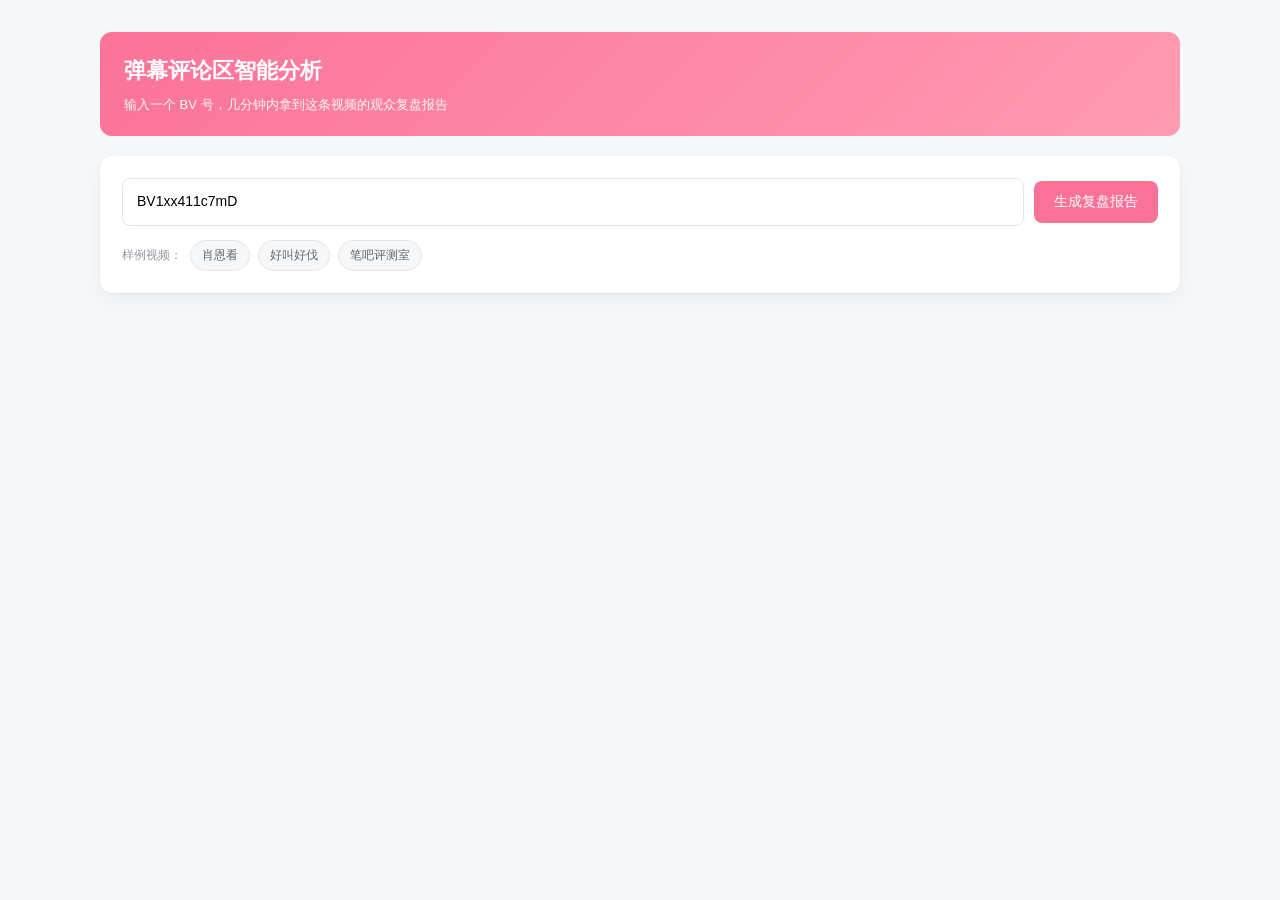
==== danmaku-comment-insight-demo.html @ 4a412b46 "feat: bstar init" ====
<!DOCTYPE html>
<html lang="zh-CN">
<head>
<meta charset="UTF-8">
<meta name="viewport" content="width=device-width, initial-scale=1">
<title>弹幕评论区智能分析 · Demo</title>
<style>
:root{
  --pink:#FB7299; --pink-dim:#fff0f4; --blue:#00AEEC;
  --ink:#18191C; --ink2:#61666D; --ink3:#9499A0;
  --line:#E3E5E7; --bg:#F6F7F8; --card:#fff;
  --ok:#00C48C; --warn:#FF9F1C; --bad:#F45B69;
  --r:12px; --shadow:0 1px 3px rgba(0,0,0,.06),0 8px 24px rgba(0,0,0,.04);
}
*{box-sizing:border-box;margin:0;padding:0}
body{
  font:14px/1.7 -apple-system,BlinkMacSystemFont,"PingFang SC","Microsoft YaHei",sans-serif;
  color:var(--ink); background:var(--bg); padding:32px 20px 80px;
}
.wrap{max-width:1080px;margin:0 auto}

h1{font-size:22px;font-weight:600}
h2{font-size:17px;font-weight:600;margin-bottom:14px;display:flex;align-items:center;gap:8px}
h2::before{content:'';width:3px;height:15px;background:var(--pink);border-radius:2px}
.muted{color:var(--ink2)}
.tiny{font-size:12px;color:var(--ink3)}
.panel{background:var(--card);border-radius:var(--r);box-shadow:var(--shadow);padding:22px;margin-bottom:20px}
.hide{display:none!important}
.btn{
  font:inherit;font-weight:500;padding:9px 20px;border:0;border-radius:8px;
  background:var(--pink);color:#fff;cursor:pointer;transition:.15s;
}
.btn:hover{filter:brightness(1.06)}
.btn.ghost{background:#fff;color:var(--ink2);border:1px solid var(--line)}
.btn.ghost:hover{border-color:var(--pink);color:var(--pink);filter:none}

.banner{
  background:linear-gradient(135deg,#FB7299,#FF9BB3);color:#fff;
  border-radius:var(--r);padding:20px 24px;margin-bottom:20px;
}
.banner h1{margin-bottom:5px}
.banner p{font-size:13px;opacity:.94}

.entry{display:flex;gap:10px;align-items:center}
.entry input{
  flex:1;font:inherit;padding:11px 14px;border:1px solid var(--line);
  border-radius:8px;outline:0;transition:.15s;
}
.entry input:focus{border-color:var(--pink);box-shadow:0 0 0 3px var(--pink-dim)}
.samples{margin-top:14px;display:flex;gap:8px;align-items:center;flex-wrap:wrap}
.chip{
  font-size:12px;padding:4px 11px;border-radius:20px;cursor:pointer;
  background:var(--bg);border:1px solid var(--line);color:var(--ink2);
}
.chip:hover{border-color:var(--pink);color:var(--pink)}

.stages{display:flex;gap:0;margin:6px 0 14px}
.stage{flex:1;text-align:center;position:relative;font-size:12px;color:var(--ink3)}
.stage::after{
  content:'';position:absolute;top:11px;left:50%;width:100%;height:2px;background:var(--line);z-index:0;
}
.stage:last-child::after{display:none}
.stage .dot{
  width:24px;height:24px;border-radius:50%;background:#fff;border:2px solid var(--line);
  display:flex;align-items:center;justify-content:center;margin:0 auto 6px;
  position:relative;z-index:1;font-size:11px;transition:.3s;
}
.stage.doing .dot{border-color:var(--pink);color:var(--pink);animation:pulse 1.2s infinite}
.stage.done .dot{background:var(--ok);border-color:var(--ok);color:#fff}
.stage.doing,.stage.done{color:var(--ink)}
.stage.done::after{background:var(--ok)}
@keyframes pulse{0%,100%{box-shadow:0 0 0 0 rgba(251,114,153,.4)}50%{box-shadow:0 0 0 6px rgba(251,114,153,0)}}
.plog{
  font:12px/1.9 ui-monospace,SFMono-Regular,Menlo,monospace;
  background:#1c1d21;color:#9fe8c8;border-radius:8px;padding:12px 14px;max-height:120px;overflow:auto;
}

.vhead{display:flex;gap:16px;align-items:center}
.cover{
  width:150px;height:94px;border-radius:8px;flex-shrink:0;color:#fff;
  background:linear-gradient(135deg,#00AEEC,#0080b3);
  display:flex;align-items:center;justify-content:center;font-size:12px;
}
.stats{display:flex;gap:22px;margin-top:9px}
.stat b{font-size:17px;font-weight:600;display:block;line-height:1.3}
.stat span{font-size:12px;color:var(--ink3)}

.cards{display:grid;grid-template-columns:repeat(2,1fr);gap:14px}
.card{
  background:var(--card);border:1px solid var(--line);border-radius:var(--r);
  padding:18px;cursor:pointer;transition:.18s;
}
.card:hover{border-color:var(--pink);transform:translateY(-2px);box-shadow:var(--shadow)}
.card.on{border-color:var(--pink);background:var(--pink-dim)}
.card h3{font-size:15px;font-weight:600;margin-bottom:4px;display:flex;align-items:center;gap:6px}
.card .big{font-size:24px;font-weight:600;color:var(--pink);line-height:1.4}
.card .peek{font-size:12px;color:var(--ink2);margin-top:6px}
.badge{
  font-size:10px;padding:2px 7px;border-radius:10px;background:var(--bg);
  color:var(--ink3);border:1px solid var(--line);font-weight:400;
}

.theme{border:1px solid var(--line);border-radius:10px;margin-bottom:10px;overflow:hidden}
.theme-hd{
  padding:13px 16px;cursor:pointer;display:flex;align-items:center;gap:10px;
  background:#fff;transition:.15s;
}
.theme-hd:hover{background:var(--pink-dim)}
.theme-hd .arrow{color:var(--ink3);transition:.2s;font-size:11px}
.theme.open .arrow{transform:rotate(90deg)}
.theme-hd .nm{font-weight:500;flex:1}
.theme-bd{display:none;padding:4px 16px 14px;background:#fcfcfd;border-top:1px solid var(--line)}
.theme.open .theme-bd{display:block}
.quote{
  padding:10px 12px;margin-top:9px;background:#fff;border-radius:8px;
  border-left:3px solid var(--line);font-size:13px;
}
.quote.pro{border-left-color:var(--ok)}
.quote.con{border-left-color:var(--warn)}
.quote-meta{margin-top:7px;font-size:11px;color:var(--ink3);display:flex;gap:14px;align-items:center}
.quote-meta a{color:var(--blue);text-decoration:none}
.quote-meta a:hover{text-decoration:underline}
.note{
  font-size:12px;color:#8a6d3b;background:#fff8ee;padding:8px 12px;
  border-radius:6px;margin-top:10px;
}
.bar{height:5px;background:var(--line);border-radius:3px;overflow:hidden;width:90px}
.bar i{display:block;height:100%;background:var(--pink);border-radius:3px}

.axis{position:relative;height:64px;background:var(--bg);border-radius:8px;margin:12px 0 6px;overflow:hidden}
.axis .col{position:absolute;bottom:0;width:3px;background:#c9ccd0;border-radius:2px}
.axis .col.hot{background:var(--pink)}
.peak{
  display:flex;gap:12px;align-items:flex-start;padding:11px 13px;
  background:#fff;border:1px solid var(--line);border-radius:8px;margin-top:9px;
}
.peak .tm{
  font:600 13px ui-monospace,Menlo,monospace;color:var(--pink);
  background:var(--pink-dim);padding:3px 8px;border-radius:5px;flex-shrink:0;
}

.slots{display:grid;grid-template-columns:repeat(auto-fit,minmax(190px,1fr));gap:12px;margin-bottom:18px}
.slot{border:1px solid var(--line);border-radius:10px;padding:14px;background:#fff}
.slot h4{font-size:12px;color:var(--ink3);font-weight:500;margin-bottom:6px}
.slot p{font-size:13px;line-height:1.6}
.slot .ref{font-size:11px;color:var(--blue);margin-top:7px;cursor:pointer}
.acts{counter-reset:a}
.act{display:flex;gap:12px;padding:12px 0;border-bottom:1px solid var(--line);align-items:flex-start}
.act:last-child{border:0}
.act::before{
  counter-increment:a;content:counter(a);flex-shrink:0;
  width:22px;height:22px;border-radius:50%;background:var(--pink);color:#fff;
  font-size:12px;font-weight:600;display:flex;align-items:center;justify-content:center;
}
.act .src{font-size:11px;color:var(--ink3);margin-top:4px}

table{width:100%;border-collapse:collapse;font-size:13px;margin-top:10px}
th,td{padding:8px 10px;text-align:left;border-bottom:1px solid var(--line)}
th{font-size:12px;color:var(--ink3);font-weight:500;background:var(--bg)}
@media(max-width:720px){.cards{grid-template-columns:1fr}.vhead{flex-direction:column;align-items:flex-start}}
</style>
</head>
<body>
<div class="wrap">

  <div class="banner">
    <h1>弹幕评论区智能分析</h1>
    <p>输入一个 BV 号，几分钟内拿到这条视频的观众复盘报告</p>
  </div>

  <div class="panel" id="entry">
    <div class="entry">
      <input id="bv" placeholder="输入 BV 号或稿件链接，如 BV1xx411c7mD" value="BV1xx411c7mD">
      <button class="btn" id="go">生成复盘报告</button>
    </div>
    <div class="samples">
      <span class="tiny">样例视频：</span>
      <span class="chip" data-s="0">肖恩看</span>
      <span class="chip" data-s="1">好叫好伐</span>
      <span class="chip" data-s="2">笔吧评测室</span>
    </div>
  </div>

  <div class="panel hide" id="prog">
    <h2>分析中</h2>
    <div class="stages">
      <div class="stage" data-k="0"><div class="dot">1</div>数据接入</div>
      <div class="stage" data-k="1"><div class="dot">2</div>清洗去重</div>
      <div class="stage" data-k="2"><div class="dot">3</div>聚类分析</div>
      <div class="stage" data-k="3"><div class="dot">4</div>智能归纳</div>
      <div class="stage" data-k="4"><div class="dot">5</div>生成报告</div>
    </div>
    <div class="plog" id="plog"></div>
  </div>

  <div id="result" class="hide">

    <div class="panel">
      <div class="vhead">
        <div class="cover">封面</div>
        <div style="flex:1">
          <div style="font-size:16px;font-weight:600" id="vtitle"></div>
          <div class="tiny" id="vup" style="margin-top:3px"></div>
          <div class="stats">
            <div class="stat"><b id="s-play"></b><span>播放</span></div>
            <div class="stat"><b id="s-dm"></b><span>弹幕</span></div>
            <div class="stat"><b id="s-cm"></b><span>评论</span></div>
            <div class="stat"><b id="s-cost" style="color:var(--ok)"></b><span>分析耗时</span></div>
          </div>
        </div>
      </div>
    </div>

    <div class="panel">
      <h2>洞察概览 · 点卡片查看详情</h2>
      <div class="cards" id="cards"></div>
    </div>

    <div class="panel" id="drill"></div>

    <div class="panel">
      <h2>一页复盘结论</h2>
      <div class="slots" id="slots"></div>
      <h2 style="margin-top:6px">Top 5 可执行改进建议</h2>
      <div class="acts" id="acts"></div>
      <div style="margin-top:18px;display:flex;gap:10px">
        <button class="btn ghost" onclick="alert('导出 PNG')">导出图片</button>
        <button class="btn ghost" onclick="alert('导出 Markdown')">导出 Markdown</button>
        <button class="btn ghost" id="again">重新演示</button>
      </div>
    </div>
  </div>
</div>

<script>
const $=s=>document.querySelector(s), $$=s=>[...document.querySelectorAll(s)];

$$('.chip').forEach(c=>c.onclick=()=>{
  $('#bv').value='BV1'+['xx411c7mD','aB4y1P7Qk','cD5x1M8Rn'][c.dataset.s];
});
$('#go').onclick=run;
$('#again').onclick=()=>{
  $('#result').classList.add('hide'); $('#entry').classList.remove('hide');
  window.scrollTo({top:0,behavior:'smooth'});
};

let DATA = null; // 存储后端返回的报告数据

function run(){
  const bvInput = $('#bv').value.trim();
  if(!bvInput){ alert('请输入BV号'); return; }

  $('#entry').classList.add('hide'); $('#prog').classList.remove('hide');
  $('#result').classList.add('hide'); $('#plog').innerHTML='';
  $$('.stage').forEach(s=>s.className='stage');

  // 建立 SSE 连接
  const evtSource = new EventSource('/api/analyze/stream?bvid=' + encodeURIComponent(bvInput));
  let currentStage = -1;

  evtSource.addEventListener('progress', e => {
    const d = JSON.parse(e.data);
    const stage = d.stage;

    // 更新 stage 指示器
    if(stage > currentStage){
      // 标记之前的为 done
      for(let i = 0; i <= currentStage; i++){
        const el = $(`.stage[data-k="${i}"]`);
        if(el) el.className = 'stage done';
      }
      currentStage = stage;
      const el = $(`.stage[data-k="${stage}"]`);
      if(el) el.className = 'stage doing';
    }

    // 追加日志
    const extra = d.extra ? ` <span style="color:#5a6b63">[${d.extra}]</span>` : '';
    $('#plog').innerHTML += `<div>› ${d.msg}${extra}</div>`;
    $('#plog').scrollTop = 9999;
  });

  evtSource.addEventListener('done', e => {
    evtSource.close();
    DATA = JSON.parse(e.data);

    // 标记所有 stage 为 done
    $$('.stage').forEach(s => s.className = 'stage done');
    setTimeout(() => {
      $('#prog').classList.add('hide');
      render(DATA);
    }, 400);
  });

  evtSource.addEventListener('error', e => {
    evtSource.close();
    try {
      const d = JSON.parse(e.data);
      $('#plog').innerHTML += `<div style="color:#F45B69">❌ ${d.msg}</div>`;
    } catch(_) {
      $('#plog').innerHTML += `<div style="color:#F45B69">❌ 连接中断</div>`;
    }
  });
}

function render(D){
  const v = D.video, R = $('#result');
  R.classList.remove('hide');
  $('#vtitle').textContent = v.title;
  $('#vup').textContent = v.up;
  $('#s-play').textContent = v.play;
  $('#s-dm').textContent = v.dm.toLocaleString();
  $('#s-cm').textContent = v.cm.toLocaleString();
  $('#s-cost').textContent = (D.meta && D.meta.elapsed) ? D.meta.elapsed + 's' : '-';

  // 动态计算卡片摘要
  const dmCount = D.dmThemes ? D.dmThemes.length : 0;
  const pkCount = D.peaks ? D.peaks.length : 0;
  const cmCount = D.cmThemes ? D.cmThemes.length : 0;
  const actCount = D.acts ? D.acts.length : 0;
  const topPeak = D.peaks && D.peaks[0] ? `${D.peaks[0].tm} 密度达${D.peaks[0].x}` : '-';
  const hiDisCount = D.cmThemes ? D.cmThemes.filter(t=>t.dis==='高').length : 0;

  const cards=[
    {k:'dm', t:'弹幕反馈', b:dmCount+' 个主题', p:D.dmThemes&&D.dmThemes[0]?`最高频「${D.dmThemes[0].n}」${D.dmThemes[0].c} 条`:'-'},
    {k:'pk', t:'高能时刻', b:'TOP '+pkCount+' 片段', p:topPeak},
    {k:'cm', t:'评论总结', b:cmCount+' 个主题', p:hiDisCount?`含 ${hiDisCount} 个高争议主题`:`${cmCount} 个主题已归纳`},
    {k:'rp', t:'复盘报告', b:(D.slots?D.slots.length:0)+' 条结论', p:`Top${actCount} 可执行建议已生成`}];
  $('#cards').innerHTML = cards.map(c=>`
    <div class="card" data-k="${c.k}">
      <h3>${c.t}</h3>
      <div class="big">${c.b}</div>
      <div class="peek">${c.p}</div>
    </div>`).join('');
  $$('.card').forEach(c=>c.onclick=()=>{
    $$('.card').forEach(x=>x.classList.remove('on')); c.classList.add('on');
    drill(c.dataset.k);
  });

  $('#slots').innerHTML = (D.slots||[]).map(s=>
    `<div class="slot"><h4>${s.h}</h4><p>${s.p}</p><div class="ref">▸ ${s.r}</div></div>`).join('');
  $('#acts').innerHTML = (D.acts||[]).map(a=>
    `<div class="act"><div><div>${a.t}</div><div class="src">依据：${a.s}</div></div></div>`).join('');

  drill('cm');
  R.scrollIntoView({behavior:'smooth'});
}

function drill(k){
  const D = DATA;
  const Dr = $('#drill');
  if(k==='dm'){
    Dr.innerHTML=`<h2>弹幕反馈</h2>
      <table><tr><th>弹幕主题</th><th style="width:110px">出现次数</th><th style="width:150px">集中时段</th></tr>
      ${(D.dmThemes||[]).map(t=>`<tr><td>${t.n}</td><td><b>${t.c}</b> 条</td><td class="muted">${t.t}</td></tr>`).join('')}</table>`;
  }
  else if(k==='pk'){
    const totalDur = 480; // 近似
    const cols=Array.from({length:80},(_,i)=>{
      let h = 8;
      if(D.peaks){
        for(const p of D.peaks){
          const parts = p.tm.split(':');
          const sec = parseInt(parts[0])*60 + parseInt(parts[1]);
          const idx = Math.floor(sec / totalDur * 80);
          if(Math.abs(i - idx) <= 1) h = Math.min(58, parseFloat(p.x) * 8);
        }
      }
      const hot = h > 20;
      return `<div class="col ${hot?'hot':''}" style="left:${i*1.25}%;height:${h}px"></div>`;
    }).join('');
    Dr.innerHTML=`<h2>高能时刻</h2>
      <div class="axis">${cols}</div>
      <div class="tiny">横轴为视频进度，粉色为弹幕密度峰值区间</div>
      ${(D.peaks||[]).map(p=>`<div class="peak"><div class="tm">${p.tm}</div>
        <div><div><b>密度 ${p.x}</b>　<span class="muted">该区间 ${p.n} 条弹幕</span></div>
        <div style="margin-top:5px">${p.s||''}</div></div></div>`).join('')}`;
  }
  else if(k==='cm'){
    Dr.innerHTML=`<h2>评论总结 · 点标题展开</h2>
      ${(D.cmThemes||[]).map((t,i)=>`
        <div class="theme ${i===0?'open':''}">
          <div class="theme-hd" onclick="this.parentNode.classList.toggle('open')">
            <span class="arrow">▶</span>
            <span class="nm">${t.n}</span>
            <span class="tiny">${t.c} 条</span>
            <span class="bar"><i style="width:${t.pct||0}%"></i></span>
            ${t.dis?`<span class="badge">争议度 ${t.dis}</span>`:''}
          </div>
          <div class="theme-bd">
            ${(t.q||[]).map(q=>`<div class="quote ${q.k}">${q.t}
              <div class="quote-meta"><span>↑ ${q.l}</span><span>↩ ${q.r}</span>
              <span class="tiny">${q.k==='con'?'反对面':'支持面'}</span></div></div>`).join('')}
            ${t.note?`<div class="note">${t.note}</div>`:''}
          </div>
        </div>`).join('')}`;
  }
  else{
    Dr.innerHTML=`<h2>复盘报告</h2>
      <div class="muted">五个固定问题的结论与 Top5 建议见下方「一页复盘结论」。</div>`;
  }
}
</script>
</body>
</html>
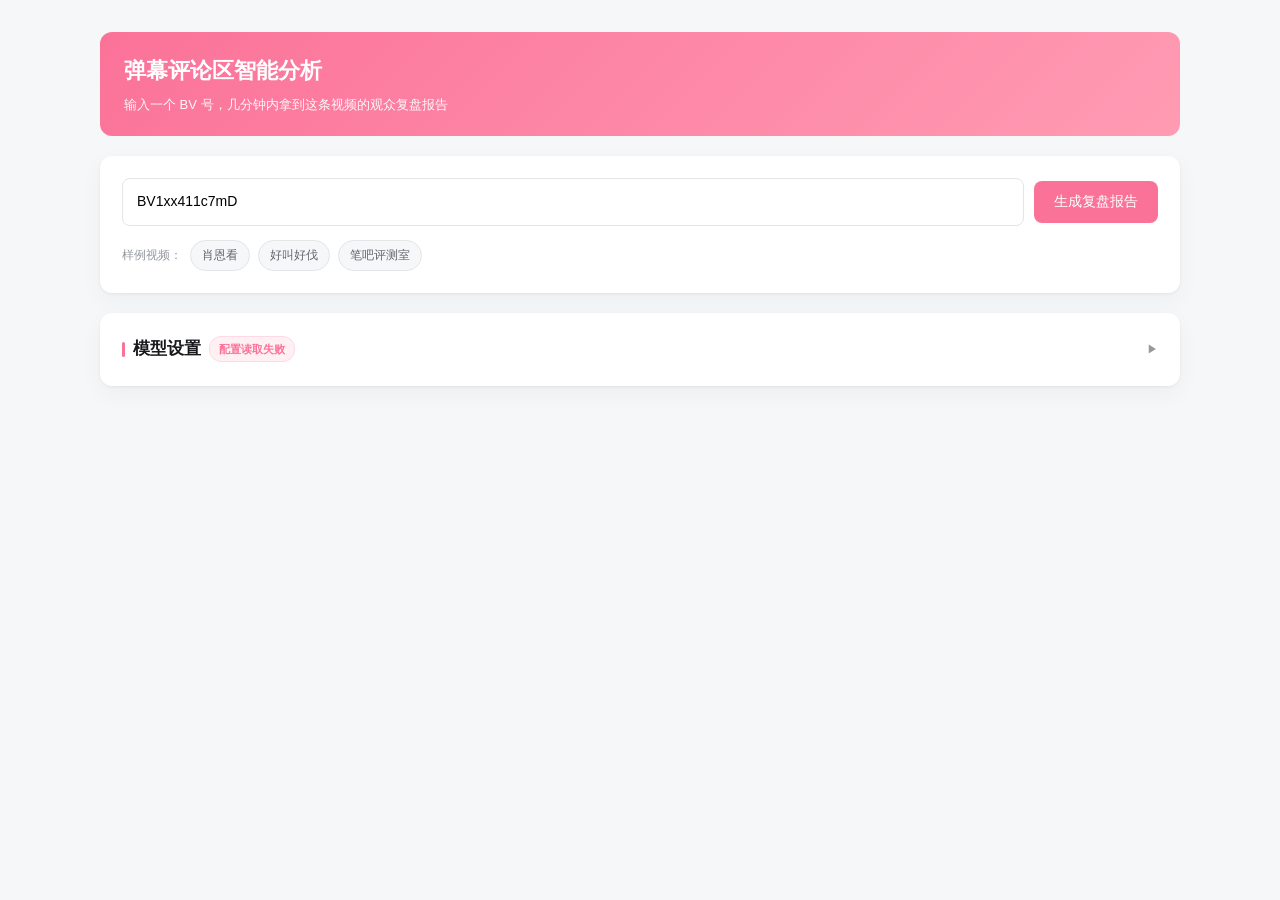
==== commit 55458acc: "feat: LLM 多后端支持，密钥只从本地配置文件读取 支持 local / openai / anthropic 三种后端，可在网页设置面板切换、 测试连通性并保存；走云端 API 时不再需要 t" ====
--- a/danmaku-comment-insight-demo.html
+++ b/danmaku-comment-insight-demo.html
@@ -157,6 +157,37 @@
 table{width:100%;border-collapse:collapse;font-size:13px;margin-top:10px}
 th,td{padding:8px 10px;text-align:left;border-bottom:1px solid var(--line)}
 th{font-size:12px;color:var(--ink3);font-weight:500;background:var(--bg)}
+
+/* LLM 设置面板 */
+.settings-hd{display:flex;align-items:center;justify-content:space-between;cursor:pointer}
+.settings-hd h2{margin:0}
+.settings-bd{display:none;margin-top:16px}
+.settings.open .settings-bd{display:block}
+.settings-hd .arrow{color:var(--ink3);font-size:11px;transition:.2s}
+.settings.open .settings-hd .arrow{transform:rotate(90deg)}
+.field{margin-bottom:12px}
+.field label{display:block;font-size:12px;color:var(--ink2);margin-bottom:5px}
+.field input,.field select{
+  width:100%;font:inherit;padding:9px 12px;border:1px solid var(--line);
+  border-radius:8px;outline:0;background:#fff;transition:.15s;
+}
+.field input:focus,.field select:focus{border-color:var(--pink);box-shadow:0 0 0 3px var(--pink-dim)}
+.field .hint{font-size:11px;color:var(--ink3);margin-top:4px}
+.tabs{display:flex;gap:6px;margin-bottom:16px}
+.tab{
+  font-size:13px;padding:7px 16px;border-radius:8px;cursor:pointer;
+  background:var(--bg);border:1px solid var(--line);color:var(--ink2);
+}
+.tab:hover{border-color:var(--pink);color:var(--pink)}
+.tab.on{background:var(--pink);border-color:var(--pink);color:#fff}
+.msg{font-size:12px;padding:9px 12px;border-radius:6px;margin-top:12px;display:none}
+.msg.show{display:block}
+.msg.ok{background:#eafaf4;color:#00875f}
+.msg.err{background:#fdeef0;color:#c0392b}
+.pill{
+  font-size:11px;padding:3px 9px;border-radius:12px;background:var(--pink-dim);
+  color:var(--pink);border:1px solid #ffd9e3;
+}
 @media(max-width:720px){.cards{grid-template-columns:1fr}.vhead{flex-direction:column;align-items:flex-start}}
 </style>
 </head>
@@ -178,6 +209,75 @@
       <span class="chip" data-s="0">肖恩看</span>
       <span class="chip" data-s="1">好叫好伐</span>
       <span class="chip" data-s="2">笔吧评测室</span>
+    </div>
+  </div>
+
+  <div class="panel settings" id="settings">
+    <div class="settings-hd" id="settings-toggle">
+      <h2>模型设置 <span class="pill" id="cur-backend">读取中…</span></h2>
+      <span class="arrow">▶</span>
+    </div>
+    <div class="settings-bd">
+      <div class="tabs" id="tabs">
+        <span class="tab" data-p="local">本地模型</span>
+        <span class="tab" data-p="openai">OpenAI 兼容接口</span>
+        <span class="tab" data-p="anthropic">Anthropic</span>
+      </div>
+
+      <div class="prov hide" data-p="local">
+        <div class="field">
+          <label>模型名称</label>
+          <input id="local-model" placeholder="Qwen/Qwen3-0.6B">
+          <div class="hint">HuggingFace 模型名。需要 GPU 与 torch/transformers，首次运行会自动下载权重。</div>
+        </div>
+      </div>
+
+      <div class="prov hide" data-p="openai">
+        <div class="field">
+          <label>服务预设</label>
+          <select id="openai-preset"><option value="">自定义</option></select>
+          <div class="hint">选择后自动填入接口地址和常用模型，可再手动修改。</div>
+        </div>
+        <div class="field">
+          <label>接口地址（base_url）</label>
+          <input id="openai-base-url" placeholder="https://api.deepseek.com/v1">
+          <div class="hint">兼容 OpenAI <code>/chat/completions</code> 的地址，末尾通常到 <code>/v1</code>。</div>
+        </div>
+        <div class="field">
+          <label>模型名称</label>
+          <input id="openai-model" placeholder="deepseek-chat">
+        </div>
+        <div class="field">
+          <label>API Key</label>
+          <input id="openai-api-key" type="password" autocomplete="off" placeholder="sk-...">
+          <div class="hint">留空表示沿用已保存的密钥。本地 Ollama 等无需鉴权的服务可不填。</div>
+        </div>
+      </div>
+
+      <div class="prov hide" data-p="anthropic">
+        <div class="field">
+          <label>模型名称</label>
+          <input id="anthropic-model" list="anthropic-models" placeholder="claude-opus-5">
+          <datalist id="anthropic-models"></datalist>
+        </div>
+        <div class="field">
+          <label>API Key</label>
+          <input id="anthropic-api-key" type="password" autocomplete="off" placeholder="sk-ant-...">
+          <div class="hint">留空表示沿用已保存的密钥。</div>
+        </div>
+        <div class="field">
+          <label>接口地址（可选）</label>
+          <input id="anthropic-base-url" placeholder="默认 https://api.anthropic.com">
+          <div class="hint">走代理或网关时才需要填写。</div>
+        </div>
+      </div>
+
+      <div style="display:flex;gap:10px;margin-top:16px">
+        <button class="btn" id="save-cfg">保存设置</button>
+        <button class="btn ghost" id="test-cfg">测试连接</button>
+      </div>
+      <div class="msg" id="cfg-msg"></div>
+      <div class="hint" id="cfg-src" style="margin-top:12px"></div>
     </div>
   </div>
 
@@ -243,6 +343,141 @@
   $('#result').classList.add('hide'); $('#entry').classList.remove('hide');
   window.scrollTo({top:0,behavior:'smooth'});
 };
+
+/* ─── 模型设置 ─────────────────────────────────────────── */
+
+const PROVIDER_LABEL={local:'本地模型',openai:'OpenAI 兼容接口',anthropic:'Anthropic'};
+let CFG=null, PRESETS=[], curProvider='local';
+
+$('#settings-toggle').onclick=()=>$('#settings').classList.toggle('open');
+
+$$('#tabs .tab').forEach(t=>t.onclick=()=>selectProvider(t.dataset.p));
+
+function selectProvider(p){
+  curProvider=p;
+  $$('#tabs .tab').forEach(t=>t.classList.toggle('on',t.dataset.p===p));
+  $$('.prov').forEach(d=>d.classList.toggle('hide',d.dataset.p!==p));
+}
+
+function showMsg(text,ok){
+  const el=$('#cfg-msg');
+  el.textContent=text;
+  el.className='msg show '+(ok?'ok':'err');
+}
+
+async function loadCfg(){
+  try{
+    const r=await fetch('/api/llm/config');
+    const d=await r.json();
+    CFG=d.config; PRESETS=d.presets||[];
+
+    // 预设下拉
+    const sel=$('#openai-preset');
+    sel.innerHTML='<option value="">自定义</option>'+
+      PRESETS.map((p,i)=>`<option value="${i}">${p.label}</option>`).join('');
+    sel.onchange=()=>{
+      const p=PRESETS[sel.value];
+      if(p){ $('#openai-base-url').value=p.base_url; $('#openai-model').value=p.model; }
+    };
+
+    $('#anthropic-models').innerHTML=(d.anthropic_models||[])
+      .map(m=>`<option value="${m}">`).join('');
+
+    // 回填表单。api_key 字段填脱敏值作为占位提示，用户不改动则后端沿用原值
+    $('#local-model').value=CFG.local.model||'';
+    $('#openai-model').value=CFG.openai.model||'';
+    $('#openai-base-url').value=CFG.openai.base_url||'';
+    $('#openai-api-key').placeholder=CFG.openai.api_key_set
+      ? '已保存 '+CFG.openai.api_key+'（留空则不变）' : 'sk-...';
+    $('#anthropic-model').value=CFG.anthropic.model||'';
+    $('#anthropic-base-url').value=CFG.anthropic.base_url||'';
+    $('#anthropic-api-key').placeholder=CFG.anthropic.api_key_set
+      ? '已保存 '+CFG.anthropic.api_key+'（留空则不变）' : 'sk-ant-...';
+
+    selectProvider(CFG.provider);
+    const model=CFG[CFG.provider].model||'未设置';
+    $('#cur-backend').textContent=`${PROVIDER_LABEL[CFG.provider]} · ${model}`;
+
+    // 配置来源提示
+    const s=d.sources||{};
+    const bits=[`配置文件：${s.config_path}${s.config_file_exists?'':'（尚未创建）'}`];
+    if((s.env_vars||[]).length) bits.push(`生效的环境变量：${s.env_vars.join(', ')}`);
+    if((s.ignored_env_vars||[]).length)
+      bits.push(`已忽略的同名环境变量：${s.ignored_env_vars.join(', ')}`
+                +'（密钥与接口地址只从配置文件读取）');
+    if(!d.allow_remote_config) bits.push('仅允许本机修改配置');
+    $('#cfg-src').innerHTML=bits.join('<br>');
+
+    if((d.errors||[]).length){
+      showMsg('当前配置不完整：'+d.errors.join('；'),false);
+      $('#settings').classList.add('open');
+    }
+  }catch(e){
+    $('#cur-backend').textContent='配置读取失败';
+  }
+}
+
+function collectPatch(){
+  const patch={provider:curProvider};
+  if(curProvider==='local'){
+    patch.local={model:$('#local-model').value.trim()};
+  }else if(curProvider==='openai'){
+    patch.openai={
+      model:$('#openai-model').value.trim(),
+      base_url:$('#openai-base-url').value.trim(),
+      api_key:$('#openai-api-key').value,
+    };
+  }else{
+    patch.anthropic={
+      model:$('#anthropic-model').value.trim(),
+      base_url:$('#anthropic-base-url').value.trim(),
+      api_key:$('#anthropic-api-key').value,
+    };
+  }
+  return patch;
+}
+
+$('#save-cfg').onclick=async()=>{
+  const btn=$('#save-cfg'); btn.disabled=true; btn.textContent='保存中…';
+  try{
+    const r=await fetch('/api/llm/config',{
+      method:'POST',headers:{'Content-Type':'application/json'},
+      body:JSON.stringify(collectPatch()),
+    });
+    const d=await r.json();
+    if(r.ok){
+      showMsg('已保存到 '+d.saved_to,true);
+      // 清空密钥输入框，避免明文长期留在页面上
+      $('#openai-api-key').value=''; $('#anthropic-api-key').value='';
+      await loadCfg();
+    }else{
+      showMsg(d.error||'保存失败',false);
+    }
+  }catch(e){
+    showMsg('保存失败：'+e.message,false);
+  }
+  btn.disabled=false; btn.textContent='保存设置';
+};
+
+$('#test-cfg').onclick=async()=>{
+  const btn=$('#test-cfg'); btn.disabled=true; btn.textContent='测试中…';
+  showMsg('正在请求模型…（本地模型首次加载可能需要几分钟）',true);
+  try{
+    const r=await fetch('/api/llm/test',{
+      method:'POST',headers:{'Content-Type':'application/json'},
+      body:JSON.stringify(collectPatch()),
+    });
+    const d=await r.json();
+    showMsg(d.ok
+      ? `连接成功（${d.elapsed}s）｜${d.label}｜模型回复：${d.reply||'(空)'}`
+      : '连接失败：'+(d.error||'未知错误'), !!d.ok);
+  }catch(e){
+    showMsg('连接失败：'+e.message,false);
+  }
+  btn.disabled=false; btn.textContent='测试连接';
+};
+
+loadCfg();
 
 let DATA = null; // 存储后端返回的报告数据
 
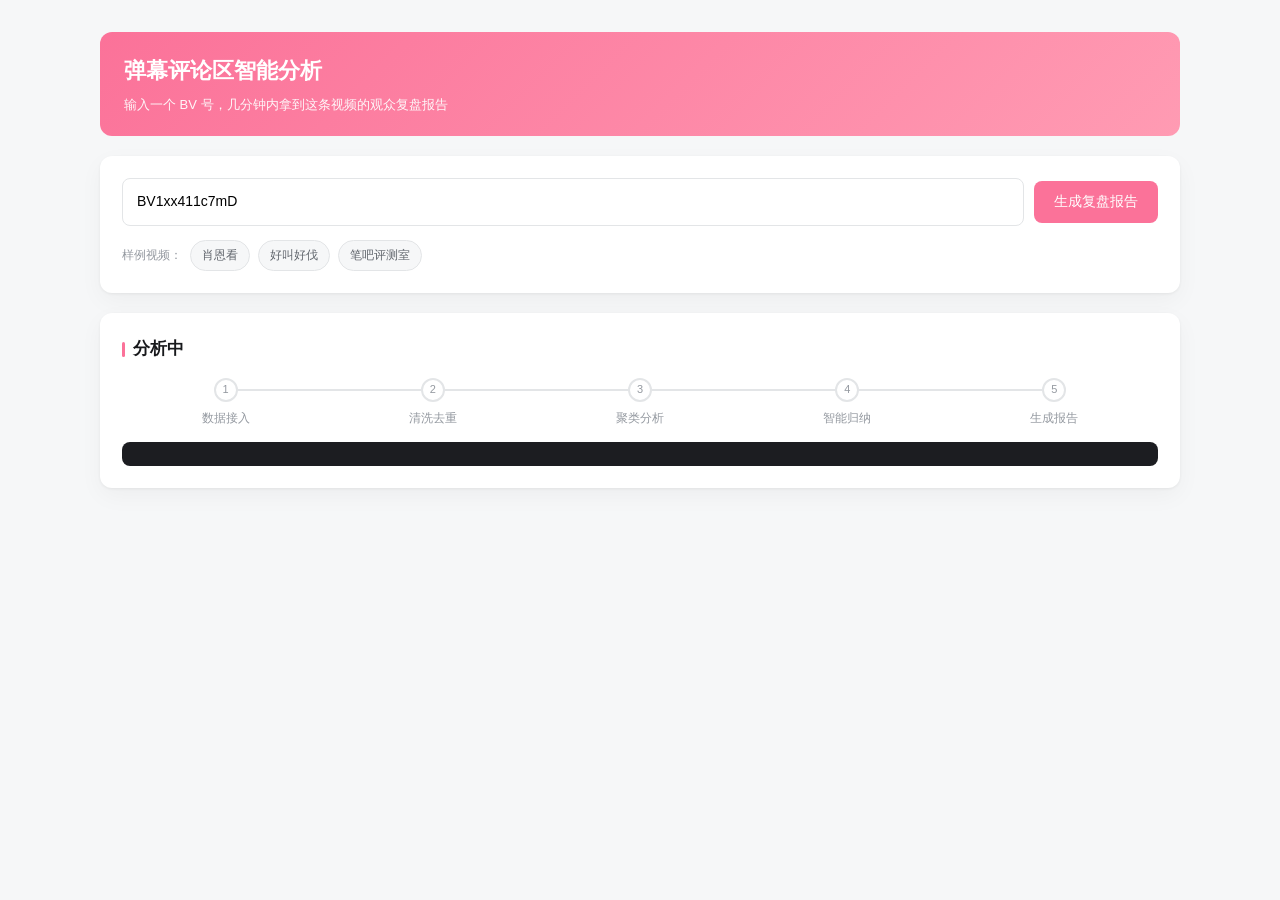
==== commit 50c0dbf1: "clean: 删除了网页端API配置界面" ====
--- a/danmaku-comment-insight-demo.html
+++ b/danmaku-comment-insight-demo.html
@@ -159,31 +159,6 @@
 th{font-size:12px;color:var(--ink3);font-weight:500;background:var(--bg)}
 
 /* LLM 设置面板 */
-.settings-hd{display:flex;align-items:center;justify-content:space-between;cursor:pointer}
-.settings-hd h2{margin:0}
-.settings-bd{display:none;margin-top:16px}
-.settings.open .settings-bd{display:block}
-.settings-hd .arrow{color:var(--ink3);font-size:11px;transition:.2s}
-.settings.open .settings-hd .arrow{transform:rotate(90deg)}
-.field{margin-bottom:12px}
-.field label{display:block;font-size:12px;color:var(--ink2);margin-bottom:5px}
-.field input,.field select{
-  width:100%;font:inherit;padding:9px 12px;border:1px solid var(--line);
-  border-radius:8px;outline:0;background:#fff;transition:.15s;
-}
-.field input:focus,.field select:focus{border-color:var(--pink);box-shadow:0 0 0 3px var(--pink-dim)}
-.field .hint{font-size:11px;color:var(--ink3);margin-top:4px}
-.tabs{display:flex;gap:6px;margin-bottom:16px}
-.tab{
-  font-size:13px;padding:7px 16px;border-radius:8px;cursor:pointer;
-  background:var(--bg);border:1px solid var(--line);color:var(--ink2);
-}
-.tab:hover{border-color:var(--pink);color:var(--pink)}
-.tab.on{background:var(--pink);border-color:var(--pink);color:#fff}
-.msg{font-size:12px;padding:9px 12px;border-radius:6px;margin-top:12px;display:none}
-.msg.show{display:block}
-.msg.ok{background:#eafaf4;color:#00875f}
-.msg.err{background:#fdeef0;color:#c0392b}
 .pill{
   font-size:11px;padding:3px 9px;border-radius:12px;background:var(--pink-dim);
   color:var(--pink);border:1px solid #ffd9e3;
@@ -212,76 +187,7 @@
     </div>
   </div>
 
-  <div class="panel settings" id="settings">
-    <div class="settings-hd" id="settings-toggle">
-      <h2>模型设置 <span class="pill" id="cur-backend">读取中…</span></h2>
-      <span class="arrow">▶</span>
-    </div>
-    <div class="settings-bd">
-      <div class="tabs" id="tabs">
-        <span class="tab" data-p="local">本地模型</span>
-        <span class="tab" data-p="openai">OpenAI 兼容接口</span>
-        <span class="tab" data-p="anthropic">Anthropic</span>
-      </div>
-
-      <div class="prov hide" data-p="local">
-        <div class="field">
-          <label>模型名称</label>
-          <input id="local-model" placeholder="Qwen/Qwen3-0.6B">
-          <div class="hint">HuggingFace 模型名。需要 GPU 与 torch/transformers，首次运行会自动下载权重。</div>
-        </div>
-      </div>
-
-      <div class="prov hide" data-p="openai">
-        <div class="field">
-          <label>服务预设</label>
-          <select id="openai-preset"><option value="">自定义</option></select>
-          <div class="hint">选择后自动填入接口地址和常用模型，可再手动修改。</div>
-        </div>
-        <div class="field">
-          <label>接口地址（base_url）</label>
-          <input id="openai-base-url" placeholder="https://api.deepseek.com/v1">
-          <div class="hint">兼容 OpenAI <code>/chat/completions</code> 的地址，末尾通常到 <code>/v1</code>。</div>
-        </div>
-        <div class="field">
-          <label>模型名称</label>
-          <input id="openai-model" placeholder="deepseek-chat">
-        </div>
-        <div class="field">
-          <label>API Key</label>
-          <input id="openai-api-key" type="password" autocomplete="off" placeholder="sk-...">
-          <div class="hint">留空表示沿用已保存的密钥。本地 Ollama 等无需鉴权的服务可不填。</div>
-        </div>
-      </div>
-
-      <div class="prov hide" data-p="anthropic">
-        <div class="field">
-          <label>模型名称</label>
-          <input id="anthropic-model" list="anthropic-models" placeholder="claude-opus-5">
-          <datalist id="anthropic-models"></datalist>
-        </div>
-        <div class="field">
-          <label>API Key</label>
-          <input id="anthropic-api-key" type="password" autocomplete="off" placeholder="sk-ant-...">
-          <div class="hint">留空表示沿用已保存的密钥。</div>
-        </div>
-        <div class="field">
-          <label>接口地址（可选）</label>
-          <input id="anthropic-base-url" placeholder="默认 https://api.anthropic.com">
-          <div class="hint">走代理或网关时才需要填写。</div>
-        </div>
-      </div>
-
-      <div style="display:flex;gap:10px;margin-top:16px">
-        <button class="btn" id="save-cfg">保存设置</button>
-        <button class="btn ghost" id="test-cfg">测试连接</button>
-      </div>
-      <div class="msg" id="cfg-msg"></div>
-      <div class="hint" id="cfg-src" style="margin-top:12px"></div>
-    </div>
-  </div>
-
-  <div class="panel hide" id="prog">
+  <div class="panel" id="prog">
     <h2>分析中</h2>
     <div class="stages">
       <div class="stage" data-k="0"><div class="dot">1</div>数据接入</div>
@@ -297,7 +203,7 @@
 
     <div class="panel">
       <div class="vhead">
-        <div class="cover">封面</div>
+        <div class="cover" id="vcover">封面</div>
         <div style="flex:1">
           <div style="font-size:16px;font-weight:600" id="vtitle"></div>
           <div class="tiny" id="vup" style="margin-top:3px"></div>
@@ -324,8 +230,7 @@
       <h2 style="margin-top:6px">Top 5 可执行改进建议</h2>
       <div class="acts" id="acts"></div>
       <div style="margin-top:18px;display:flex;gap:10px">
-        <button class="btn ghost" onclick="alert('导出 PNG')">导出图片</button>
-        <button class="btn ghost" onclick="alert('导出 Markdown')">导出 Markdown</button>
+        <button class="btn ghost" id="export-md">导出 Markdown</button>
         <button class="btn ghost" id="again">重新演示</button>
       </div>
     </div>
@@ -343,141 +248,63 @@
   $('#result').classList.add('hide'); $('#entry').classList.remove('hide');
   window.scrollTo({top:0,behavior:'smooth'});
 };
-
-/* ─── 模型设置 ─────────────────────────────────────────── */
-
-const PROVIDER_LABEL={local:'本地模型',openai:'OpenAI 兼容接口',anthropic:'Anthropic'};
-let CFG=null, PRESETS=[], curProvider='local';
-
-$('#settings-toggle').onclick=()=>$('#settings').classList.toggle('open');
-
-$$('#tabs .tab').forEach(t=>t.onclick=()=>selectProvider(t.dataset.p));
-
-function selectProvider(p){
-  curProvider=p;
-  $$('#tabs .tab').forEach(t=>t.classList.toggle('on',t.dataset.p===p));
-  $$('.prov').forEach(d=>d.classList.toggle('hide',d.dataset.p!==p));
-}
-
-function showMsg(text,ok){
-  const el=$('#cfg-msg');
-  el.textContent=text;
-  el.className='msg show '+(ok?'ok':'err');
-}
-
-async function loadCfg(){
-  try{
-    const r=await fetch('/api/llm/config');
-    const d=await r.json();
-    CFG=d.config; PRESETS=d.presets||[];
-
-    // 预设下拉
-    const sel=$('#openai-preset');
-    sel.innerHTML='<option value="">自定义</option>'+
-      PRESETS.map((p,i)=>`<option value="${i}">${p.label}</option>`).join('');
-    sel.onchange=()=>{
-      const p=PRESETS[sel.value];
-      if(p){ $('#openai-base-url').value=p.base_url; $('#openai-model').value=p.model; }
-    };
-
-    $('#anthropic-models').innerHTML=(d.anthropic_models||[])
-      .map(m=>`<option value="${m}">`).join('');
-
-    // 回填表单。api_key 字段填脱敏值作为占位提示，用户不改动则后端沿用原值
-    $('#local-model').value=CFG.local.model||'';
-    $('#openai-model').value=CFG.openai.model||'';
-    $('#openai-base-url').value=CFG.openai.base_url||'';
-    $('#openai-api-key').placeholder=CFG.openai.api_key_set
-      ? '已保存 '+CFG.openai.api_key+'（留空则不变）' : 'sk-...';
-    $('#anthropic-model').value=CFG.anthropic.model||'';
-    $('#anthropic-base-url').value=CFG.anthropic.base_url||'';
-    $('#anthropic-api-key').placeholder=CFG.anthropic.api_key_set
-      ? '已保存 '+CFG.anthropic.api_key+'（留空则不变）' : 'sk-ant-...';
-
-    selectProvider(CFG.provider);
-    const model=CFG[CFG.provider].model||'未设置';
-    $('#cur-backend').textContent=`${PROVIDER_LABEL[CFG.provider]} · ${model}`;
-
-    // 配置来源提示
-    const s=d.sources||{};
-    const bits=[`配置文件：${s.config_path}${s.config_file_exists?'':'（尚未创建）'}`];
-    if((s.env_vars||[]).length) bits.push(`生效的环境变量：${s.env_vars.join(', ')}`);
-    if((s.ignored_env_vars||[]).length)
-      bits.push(`已忽略的同名环境变量：${s.ignored_env_vars.join(', ')}`
-                +'（密钥与接口地址只从配置文件读取）');
-    if(!d.allow_remote_config) bits.push('仅允许本机修改配置');
-    $('#cfg-src').innerHTML=bits.join('<br>');
-
-    if((d.errors||[]).length){
-      showMsg('当前配置不完整：'+d.errors.join('；'),false);
-      $('#settings').classList.add('open');
-    }
-  }catch(e){
-    $('#cur-backend').textContent='配置读取失败';
-  }
-}
-
-function collectPatch(){
-  const patch={provider:curProvider};
-  if(curProvider==='local'){
-    patch.local={model:$('#local-model').value.trim()};
-  }else if(curProvider==='openai'){
-    patch.openai={
-      model:$('#openai-model').value.trim(),
-      base_url:$('#openai-base-url').value.trim(),
-      api_key:$('#openai-api-key').value,
-    };
-  }else{
-    patch.anthropic={
-      model:$('#anthropic-model').value.trim(),
-      base_url:$('#anthropic-base-url').value.trim(),
-      api_key:$('#anthropic-api-key').value,
-    };
-  }
-  return patch;
-}
-
-$('#save-cfg').onclick=async()=>{
-  const btn=$('#save-cfg'); btn.disabled=true; btn.textContent='保存中…';
-  try{
-    const r=await fetch('/api/llm/config',{
-      method:'POST',headers:{'Content-Type':'application/json'},
-      body:JSON.stringify(collectPatch()),
+$('#export-md').onclick=exportMarkdown;
+
+/* ─── 导出 Markdown ────────────────────────────────────── */
+
+function exportMarkdown(){
+  if(!DATA){ alert('请先生成报告'); return; }
+  const D=DATA, v=D.video, L=[];
+
+  L.push(`# ${v.title} · 观众复盘报告`,'');
+  L.push(`- UP主：${v.up}`);
+  L.push(`- 播放 ${v.play} ｜ 弹幕 ${v.dm} ｜ 评论 ${v.cm}`);
+  if(v.duration) L.push(`- 时长：${fmtDur(v.duration)}`);
+  if(v.bvid) L.push(`- 稿件：https://www.bilibili.com/video/${v.bvid}`);
+  if(D.meta) L.push(`- 分析耗时 ${D.meta.elapsed||'-'}s ｜ 模型 ${D.meta.model||'-'}`);
+  L.push('');
+
+  if((D.slots||[]).length){
+    L.push('## 一页复盘结论','');
+    D.slots.forEach(s=>L.push(`**${s.h}**`,'',s.p,'',`> ${s.r}`,''));
+  }
+
+  if((D.acts||[]).length){
+    L.push('## Top 可执行改进建议','');
+    D.acts.forEach((a,i)=>L.push(`${i+1}. ${a.t}`,`   - 依据：${a.s}`));
+    L.push('');
+  }
+
+  if((D.dmThemes||[]).length){
+    L.push('## 弹幕反馈','','| 主题 | 次数 | 集中时段 |','|---|---|---|');
+    D.dmThemes.forEach(t=>L.push(`| ${t.n} | ${t.c} | ${t.t} |`));
+    L.push('');
+  }
+
+  if((D.peaks||[]).length){
+    L.push('## 高能时刻','');
+    D.peaks.forEach(p=>L.push(`- **${p.tm}**（密度 ${p.x}，${p.n} 条弹幕）${p.s?' — '+p.s:''}`));
+    L.push('');
+  }
+
+  if((D.cmThemes||[]).length){
+    L.push('## 评论总结','');
+    D.cmThemes.forEach(t=>{
+      L.push(`### ${t.n}　${t.c} 条${t.dis?`（争议度 ${t.dis}）`:''}`,'');
+      (t.q||[]).forEach(q=>{
+        const tags=[q.k==='con'?'反对面':'支持面',...(q.why||[])].join('｜');
+        L.push(`> ${q.t}`,`> — ↑${q.l} ↩${q.r}　${tags}`,'');
+      });
+      if(t.note) L.push(`*${t.note}*`,'');
     });
-    const d=await r.json();
-    if(r.ok){
-      showMsg('已保存到 '+d.saved_to,true);
-      // 清空密钥输入框，避免明文长期留在页面上
-      $('#openai-api-key').value=''; $('#anthropic-api-key').value='';
-      await loadCfg();
-    }else{
-      showMsg(d.error||'保存失败',false);
-    }
-  }catch(e){
-    showMsg('保存失败：'+e.message,false);
-  }
-  btn.disabled=false; btn.textContent='保存设置';
-};
-
-$('#test-cfg').onclick=async()=>{
-  const btn=$('#test-cfg'); btn.disabled=true; btn.textContent='测试中…';
-  showMsg('正在请求模型…（本地模型首次加载可能需要几分钟）',true);
-  try{
-    const r=await fetch('/api/llm/test',{
-      method:'POST',headers:{'Content-Type':'application/json'},
-      body:JSON.stringify(collectPatch()),
-    });
-    const d=await r.json();
-    showMsg(d.ok
-      ? `连接成功（${d.elapsed}s）｜${d.label}｜模型回复：${d.reply||'(空)'}`
-      : '连接失败：'+(d.error||'未知错误'), !!d.ok);
-  }catch(e){
-    showMsg('连接失败：'+e.message,false);
-  }
-  btn.disabled=false; btn.textContent='测试连接';
-};
-
-loadCfg();
+  }
+
+  const name=`复盘报告_${(v.bvid||'report')}.md`;
+  const url=URL.createObjectURL(new Blob([L.join('\n')],{type:'text/markdown;charset=utf-8'}));
+  const a=document.createElement('a');
+  a.href=url; a.download=name; a.click();
+  URL.revokeObjectURL(url);
+}
 
 let DATA = null; // 存储后端返回的报告数据
 
@@ -543,6 +370,17 @@
   R.classList.remove('hide');
   $('#vtitle').textContent = v.title;
   $('#vup').textContent = v.up;
+
+  // B站图片有防盗链，必须去掉 Referer 才能加载
+  const cov = $('#vcover');
+  if(v.cover){
+    cov.innerHTML = `<img src="${v.cover}" referrerpolicy="no-referrer" alt="封面"
+      style="width:100%;height:100%;object-fit:cover;border-radius:8px"
+      onerror="this.parentNode.textContent='封面'">`;
+  }else{
+    cov.textContent = '封面';
+  }
+
   $('#s-play').textContent = v.play;
   $('#s-dm').textContent = v.dm.toLocaleString();
   $('#s-cm').textContent = v.cm.toLocaleString();
@@ -581,6 +419,22 @@
   R.scrollIntoView({behavior:'smooth'});
 }
 
+/* "mm:ss" -> 秒 */
+function hms2sec(tm){
+  const p = String(tm||'').split(':').map(Number);
+  if(p.length === 3) return (p[0]*3600 + p[1]*60 + p[2]) || 0;
+  if(p.length === 2) return (p[0]*60 + p[1]) || 0;
+  return 0;
+}
+
+/* 秒 -> "mm:ss" / "h:mm:ss" */
+function fmtDur(sec){
+  sec = Math.round(sec||0);
+  const h = Math.floor(sec/3600), m = Math.floor(sec%3600/60), s = sec%60;
+  const pad = n => String(n).padStart(2,'0');
+  return h ? `${h}:${pad(m)}:${pad(s)}` : `${pad(m)}:${pad(s)}`;
+}
+
 function drill(k){
   const D = DATA;
   const Dr = $('#drill');
@@ -590,24 +444,25 @@
       ${(D.dmThemes||[]).map(t=>`<tr><td>${t.n}</td><td><b>${t.c}</b> 条</td><td class="muted">${t.t}</td></tr>`).join('')}</table>`;
   }
   else if(k==='pk'){
-    const totalDur = 480; // 近似
+    // 用真实视频时长定位峰值；缺失时退回按最大峰值时间点估算
+    const peaks = D.peaks || [];
+    const maxSec = peaks.reduce((m,p)=>Math.max(m, hms2sec(p.tm)), 0);
+    const totalDur = (D.video && D.video.duration) || Math.max(maxSec * 1.2, 60);
+
     const cols=Array.from({length:80},(_,i)=>{
       let h = 8;
-      if(D.peaks){
-        for(const p of D.peaks){
-          const parts = p.tm.split(':');
-          const sec = parseInt(parts[0])*60 + parseInt(parts[1]);
-          const idx = Math.floor(sec / totalDur * 80);
-          if(Math.abs(i - idx) <= 1) h = Math.min(58, parseFloat(p.x) * 8);
-        }
+      for(const p of peaks){
+        const idx = Math.floor(hms2sec(p.tm) / totalDur * 80);
+        if(Math.abs(i - idx) <= 1) h = Math.min(58, parseFloat(p.x) * 8);
       }
       const hot = h > 20;
       return `<div class="col ${hot?'hot':''}" style="left:${i*1.25}%;height:${h}px"></div>`;
     }).join('');
+
     Dr.innerHTML=`<h2>高能时刻</h2>
       <div class="axis">${cols}</div>
-      <div class="tiny">横轴为视频进度，粉色为弹幕密度峰值区间</div>
-      ${(D.peaks||[]).map(p=>`<div class="peak"><div class="tm">${p.tm}</div>
+      <div class="tiny">横轴为视频进度（全长 ${fmtDur(totalDur)}），粉色为弹幕密度峰值区间</div>
+      ${peaks.map(p=>`<div class="peak"><div class="tm">${p.tm}</div>
         <div><div><b>密度 ${p.x}</b>　<span class="muted">该区间 ${p.n} 条弹幕</span></div>
         <div style="margin-top:5px">${p.s||''}</div></div></div>`).join('')}`;
   }
@@ -625,7 +480,8 @@
           <div class="theme-bd">
             ${(t.q||[]).map(q=>`<div class="quote ${q.k}">${q.t}
               <div class="quote-meta"><span>↑ ${q.l}</span><span>↩ ${q.r}</span>
-              <span class="tiny">${q.k==='con'?'反对面':'支持面'}</span></div></div>`).join('')}
+              <span class="tiny">${q.k==='con'?'反对面':'支持面'}</span>
+              ${(q.why||[]).map(w=>`<span class="badge">${w}</span>`).join('')}</div></div>`).join('')}
             ${t.note?`<div class="note">${t.note}</div>`:''}
           </div>
         </div>`).join('')}`;
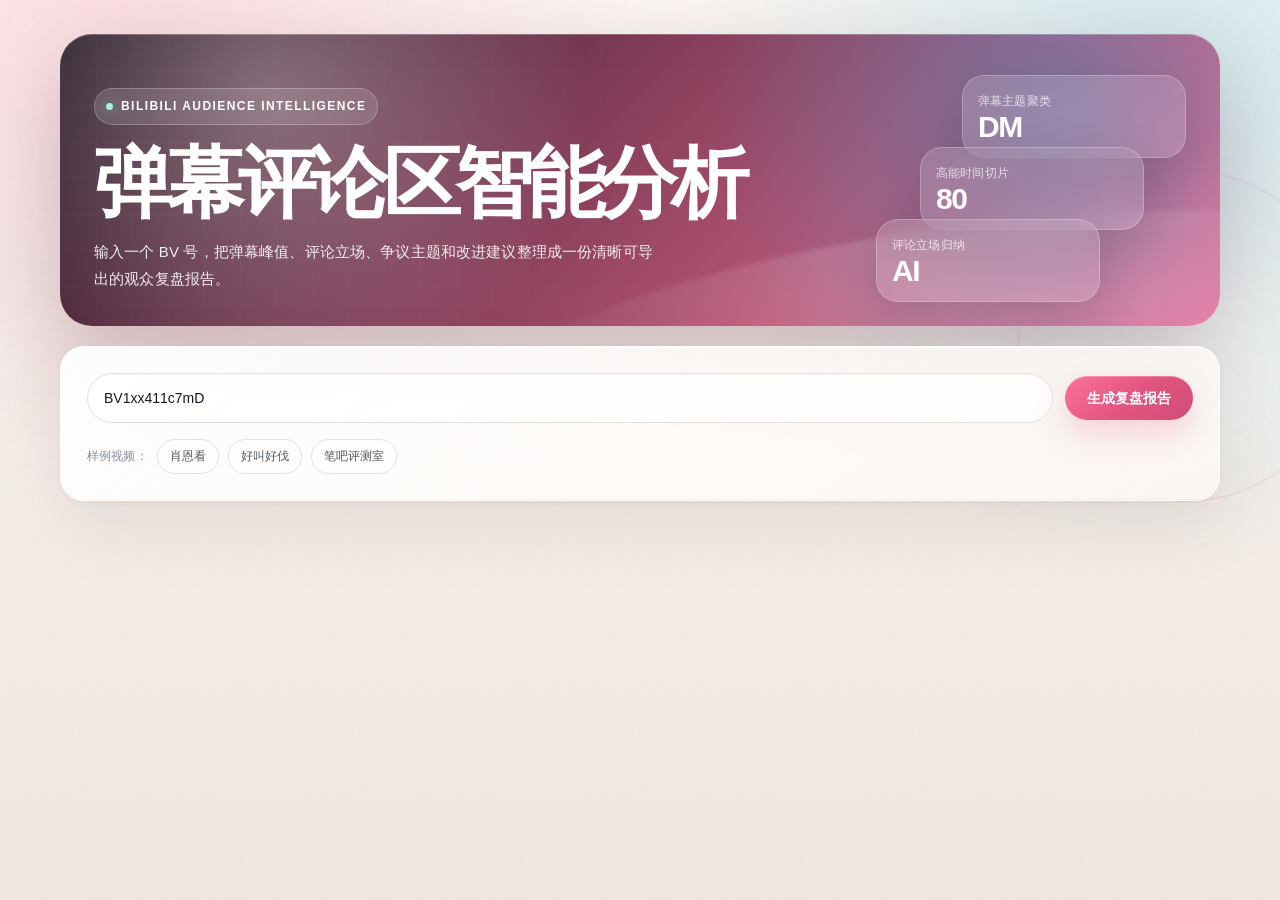
==== commit ede26c7f: "feat: 美化了html界面" ====
--- a/danmaku-comment-insight-demo.html
+++ b/danmaku-comment-insight-demo.html
@@ -3,192 +3,299 @@
 <head>
 <meta charset="UTF-8">
 <meta name="viewport" content="width=device-width, initial-scale=1">
-<title>弹幕评论区智能分析 · Demo</title>
+<title>弹幕评论区智能分析 · 观众复盘 Demo</title>
+<meta name="description" content="输入 B 站 BV 号，实时生成弹幕与评论区的观众洞察、争议主题和可执行复盘建议。">
 <style>
+
 :root{
-  --pink:#FB7299; --pink-dim:#fff0f4; --blue:#00AEEC;
-  --ink:#18191C; --ink2:#61666D; --ink3:#9499A0;
-  --line:#E3E5E7; --bg:#F6F7F8; --card:#fff;
-  --ok:#00C48C; --warn:#FF9F1C; --bad:#F45B69;
-  --r:12px; --shadow:0 1px 3px rgba(0,0,0,.06),0 8px 24px rgba(0,0,0,.04);
+  color-scheme: light;
+  --pink:#e95f88;
+  --pink-strong:#fb7299;
+  --pink-soft:#fff1f5;
+  --cyan:#00a6d6;
+  --cyan-soft:#eaf9ff;
+  --mint:#16b88f;
+  --amber:#f4a340;
+  --red:#e85567;
+  --ink:#16181d;
+  --ink2:#4f5560;
+  --ink3:#858d99;
+  --line:#e6e0dd;
+  --line-strong:#d8d0cc;
+  --bg:#f7f1ec;
+  --bg2:#fffaf6;
+  --card:rgba(255,255,255,.82);
+  --card-solid:#fffdfb;
+  --r:24px;
+  --r-sm:14px;
+  --shadow:0 24px 70px rgba(86,52,40,.10),0 2px 10px rgba(86,52,40,.05);
+  --shadow-hover:0 34px 90px rgba(86,52,40,.16),0 10px 28px rgba(233,95,136,.10);
 }
 *{box-sizing:border-box;margin:0;padding:0}
+html{scroll-behavior:smooth}
 body{
-  font:14px/1.7 -apple-system,BlinkMacSystemFont,"PingFang SC","Microsoft YaHei",sans-serif;
-  color:var(--ink); background:var(--bg); padding:32px 20px 80px;
-}
-.wrap{max-width:1080px;margin:0 auto}
-
-h1{font-size:22px;font-weight:600}
-h2{font-size:17px;font-weight:600;margin-bottom:14px;display:flex;align-items:center;gap:8px}
-h2::before{content:'';width:3px;height:15px;background:var(--pink);border-radius:2px}
-.muted{color:var(--ink2)}
-.tiny{font-size:12px;color:var(--ink3)}
-.panel{background:var(--card);border-radius:var(--r);box-shadow:var(--shadow);padding:22px;margin-bottom:20px}
+  min-height:100dvh;
+  font:14px/1.72 ui-sans-serif,-apple-system,BlinkMacSystemFont,"PingFang SC","Microsoft YaHei","Noto Sans CJK SC",sans-serif;
+  color:var(--ink);
+  background:
+    radial-gradient(circle at 8% -6%, rgba(251,114,153,.20), transparent 34rem),
+    radial-gradient(circle at 92% 8%, rgba(0,166,214,.16), transparent 31rem),
+    linear-gradient(180deg,var(--bg2),var(--bg) 48%,#f1e9e2);
+  padding:34px 20px 86px;
+  letter-spacing:.01em;
+  overflow-x:hidden;
+}
+body::before{
+  content:"";
+  position:fixed;
+  inset:0;
+  pointer-events:none;
+  z-index:-1;
+  opacity:.48;
+  background-image:url("data:image/svg+xml,%3Csvg xmlns='http://www.w3.org/2000/svg' width='140' height='140' viewBox='0 0 140 140'%3E%3Cfilter id='n'%3E%3CfeTurbulence type='fractalNoise' baseFrequency='.86' numOctaves='3' stitchTiles='stitch'/%3E%3C/filter%3E%3Crect width='140' height='140' filter='url(%23n)' opacity='.18'/%3E%3C/svg%3E");
+  mix-blend-mode:multiply;
+}
+button,input{font:inherit}
+button:focus-visible,input:focus-visible,.chip:focus-visible,.card:focus-visible,.theme-hd:focus-visible{
+  outline:3px solid rgba(0,166,214,.26);
+  outline-offset:3px;
+}
+.skip-link{
+  position:absolute;left:18px;top:12px;z-index:20;transform:translateY(-160%);
+  background:var(--ink);color:#fff;padding:9px 12px;border-radius:999px;text-decoration:none;
+}
+.skip-link:focus{transform:translateY(0)}
+.wrap{max-width:1160px;margin:0 auto;position:relative}
+.wrap::before{
+  content:"";position:absolute;right:-130px;top:136px;width:330px;height:330px;border:1px solid rgba(233,95,136,.18);
+  border-radius:50%;background:radial-gradient(circle,rgba(255,255,255,.48),transparent 64%);z-index:-1;
+}
+h1{
+  font-size:clamp(38px,7vw,78px);
+  font-weight:800;
+  line-height:.94;
+  letter-spacing:-.075em;
+  text-wrap:balance;
+}
+h2{
+  font-size:18px;font-weight:720;margin-bottom:18px;display:flex;align-items:center;gap:10px;
+  letter-spacing:-.03em;text-wrap:balance;
+}
+h2::before{
+  content:"";width:9px;height:9px;background:var(--pink);border-radius:999px;
+  box-shadow:0 0 0 6px rgba(233,95,136,.11);
+}
+h3{letter-spacing:-.025em}.muted{color:var(--ink2)}.tiny{font-size:12px;color:var(--ink3)}
 .hide{display:none!important}
+.panel{
+  position:relative;
+  background:linear-gradient(145deg,rgba(255,255,255,.92),rgba(255,250,246,.74));
+  border:1px solid rgba(255,255,255,.74);
+  border-radius:var(--r);
+  box-shadow:var(--shadow);
+  padding:26px;
+  margin-bottom:20px;
+  overflow:hidden;
+  backdrop-filter:blur(18px);
+}
+.panel::after{
+  content:"";position:absolute;inset:0;border-radius:inherit;pointer-events:none;
+  box-shadow:inset 0 1px 0 rgba(255,255,255,.78),inset 0 -1px 0 rgba(90,58,44,.04);
+}
 .btn{
-  font:inherit;font-weight:500;padding:9px 20px;border:0;border-radius:8px;
-  background:var(--pink);color:#fff;cursor:pointer;transition:.15s;
-}
-.btn:hover{filter:brightness(1.06)}
-.btn.ghost{background:#fff;color:var(--ink2);border:1px solid var(--line)}
-.btn.ghost:hover{border-color:var(--pink);color:var(--pink);filter:none}
-
+  min-height:44px;font-weight:720;padding:10px 22px;border:0;border-radius:999px;
+  background:linear-gradient(135deg,var(--pink-strong),#e25580 52%,#cf4d78);
+  color:#fff;cursor:pointer;transition:transform .22s ease,box-shadow .22s ease,filter .22s ease;
+  box-shadow:0 14px 30px rgba(233,95,136,.25),inset 0 1px 0 rgba(255,255,255,.28);
+  white-space:nowrap;
+}
+.btn:hover{transform:translateY(-2px);box-shadow:0 18px 42px rgba(233,95,136,.31),inset 0 1px 0 rgba(255,255,255,.32)}
+.btn:active{transform:translateY(0) scale(.99)}
+.btn.ghost{
+  background:rgba(255,255,255,.72);color:var(--ink2);border:1px solid var(--line);
+  box-shadow:0 8px 18px rgba(86,52,40,.05);
+}
+.btn.ghost:hover{border-color:rgba(233,95,136,.45);color:var(--pink);filter:none;background:#fff}
 .banner{
-  background:linear-gradient(135deg,#FB7299,#FF9BB3);color:#fff;
-  border-radius:var(--r);padding:20px 24px;margin-bottom:20px;
-}
-.banner h1{margin-bottom:5px}
-.banner p{font-size:13px;opacity:.94}
-
-.entry{display:flex;gap:10px;align-items:center}
+  position:relative;
+  display:grid;
+  grid-template-columns:minmax(0,1fr) 260px;
+  gap:28px;
+  align-items:end;
+  min-height:292px;
+  color:#fff;
+  border-radius:32px;
+  padding:34px;
+  margin-bottom:20px;
+  overflow:hidden;
+  background:
+    radial-gradient(circle at 18% 20%,rgba(255,255,255,.32),transparent 20rem),
+    radial-gradient(circle at 86% 28%,rgba(0,174,236,.34),transparent 22rem),
+    linear-gradient(135deg,#251824 0%,#8a405c 46%,#fb7299 100%);
+  box-shadow:0 34px 90px rgba(92,38,62,.28),inset 0 1px 0 rgba(255,255,255,.24);
+}
+.banner::before{
+  content:"";position:absolute;inset:auto -18% -44% 36%;height:78%;transform:rotate(-8deg);
+  background:linear-gradient(90deg,transparent,rgba(255,255,255,.18),transparent);
+  border-radius:50%;filter:blur(2px);
+}
+.banner::after{
+  content:"";position:absolute;inset:0;opacity:.34;pointer-events:none;
+  background-image:linear-gradient(rgba(255,255,255,.10) 1px,transparent 1px),linear-gradient(90deg,rgba(255,255,255,.10) 1px,transparent 1px);
+  background-size:36px 36px;
+  mask-image:linear-gradient(120deg,#000,transparent 78%);
+}
+.banner-copy{position:relative;z-index:1;max-width:760px}.eyebrow{
+  display:inline-flex;align-items:center;gap:8px;margin-bottom:22px;padding:7px 11px;border:1px solid rgba(255,255,255,.24);
+  border-radius:999px;background:rgba(255,255,255,.12);backdrop-filter:blur(14px);font-size:12px;font-weight:700;letter-spacing:.12em;text-transform:uppercase;
+}
+.eyebrow::before{content:"";width:7px;height:7px;border-radius:50%;background:#9ff7e3;box-shadow:0 0 18px #9ff7e3}
+.banner p{max-width:560px;margin-top:18px;font-size:15px;line-height:1.8;opacity:.90;text-wrap:pretty}
+.hero-orbit{position:relative;z-index:1;min-height:210px;align-self:center}
+.orbit-card{
+  position:absolute;right:0;width:224px;padding:15px;border-radius:22px;
+  background:rgba(255,255,255,.14);border:1px solid rgba(255,255,255,.24);backdrop-filter:blur(18px);
+  box-shadow:0 18px 50px rgba(20,12,20,.18);font-size:12px;
+}
+.orbit-card b{display:block;font-size:30px;line-height:1;font-variant-numeric:tabular-nums;letter-spacing:-.05em}.orbit-card span{opacity:.76}
+.orbit-card:nth-child(1){top:0}.orbit-card:nth-child(2){top:72px;right:42px}.orbit-card:nth-child(3){top:144px;right:86px}
+.entry{display:flex;gap:12px;align-items:center}
 .entry input{
-  flex:1;font:inherit;padding:11px 14px;border:1px solid var(--line);
-  border-radius:8px;outline:0;transition:.15s;
-}
-.entry input:focus{border-color:var(--pink);box-shadow:0 0 0 3px var(--pink-dim)}
-.samples{margin-top:14px;display:flex;gap:8px;align-items:center;flex-wrap:wrap}
-.chip{
-  font-size:12px;padding:4px 11px;border-radius:20px;cursor:pointer;
-  background:var(--bg);border:1px solid var(--line);color:var(--ink2);
-}
-.chip:hover{border-color:var(--pink);color:var(--pink)}
-
-.stages{display:flex;gap:0;margin:6px 0 14px}
-.stage{flex:1;text-align:center;position:relative;font-size:12px;color:var(--ink3)}
-.stage::after{
-  content:'';position:absolute;top:11px;left:50%;width:100%;height:2px;background:var(--line);z-index:0;
-}
-.stage:last-child::after{display:none}
-.stage .dot{
-  width:24px;height:24px;border-radius:50%;background:#fff;border:2px solid var(--line);
-  display:flex;align-items:center;justify-content:center;margin:0 auto 6px;
-  position:relative;z-index:1;font-size:11px;transition:.3s;
-}
-.stage.doing .dot{border-color:var(--pink);color:var(--pink);animation:pulse 1.2s infinite}
-.stage.done .dot{background:var(--ok);border-color:var(--ok);color:#fff}
-.stage.doing,.stage.done{color:var(--ink)}
-.stage.done::after{background:var(--ok)}
-@keyframes pulse{0%,100%{box-shadow:0 0 0 0 rgba(251,114,153,.4)}50%{box-shadow:0 0 0 6px rgba(251,114,153,0)}}
+  flex:1;min-height:48px;padding:12px 16px;border:1px solid var(--line);border-radius:999px;outline:0;
+  color:var(--ink);background:rgba(255,255,255,.78);transition:border-color .18s,box-shadow .18s,background .18s;
+  box-shadow:inset 0 1px 2px rgba(86,52,40,.04);
+}
+.entry input::placeholder{color:#a29aa0}.entry input:focus{border-color:rgba(233,95,136,.58);box-shadow:0 0 0 5px rgba(251,114,153,.13);background:#fff}
+.samples{margin-top:16px;display:flex;gap:9px;align-items:center;flex-wrap:wrap}.chip{
+  appearance:none;font-size:12px;padding:6px 12px;border-radius:999px;cursor:pointer;background:rgba(255,255,255,.58);border:1px solid var(--line);color:var(--ink2);
+  transition:transform .18s,border-color .18s,color .18s,background .18s;
+}.chip:hover{border-color:rgba(233,95,136,.46);color:var(--pink);background:#fff;transform:translateY(-1px)}
+.stages{display:flex;gap:0;margin:8px 0 18px}.stage{flex:1;text-align:center;position:relative;font-size:12px;color:var(--ink3);font-weight:650}.stage::after{
+  content:"";position:absolute;top:15px;left:50%;width:100%;height:2px;background:var(--line);z-index:0;
+}.stage:last-child::after{display:none}.stage .dot{
+  width:32px;height:32px;border-radius:50%;background:#fff;border:2px solid var(--line);display:flex;align-items:center;justify-content:center;margin:0 auto 8px;position:relative;z-index:1;font-size:12px;transition:.3s;
+}.stage.doing .dot{border-color:var(--pink);color:var(--pink);animation:pulse 1.2s infinite;background:var(--pink-soft)}.stage.done .dot{background:var(--mint);border-color:var(--mint);color:#fff}.stage.doing,.stage.done{color:var(--ink)}.stage.done::after{background:linear-gradient(90deg,var(--mint),rgba(22,184,143,.45))}@keyframes pulse{0%,100%{box-shadow:0 0 0 0 rgba(233,95,136,.32)}50%{box-shadow:0 0 0 9px rgba(233,95,136,0)}}
 .plog{
-  font:12px/1.9 ui-monospace,SFMono-Regular,Menlo,monospace;
-  background:#1c1d21;color:#9fe8c8;border-radius:8px;padding:12px 14px;max-height:120px;overflow:auto;
-}
-
-.vhead{display:flex;gap:16px;align-items:center}
-.cover{
-  width:150px;height:94px;border-radius:8px;flex-shrink:0;color:#fff;
-  background:linear-gradient(135deg,#00AEEC,#0080b3);
-  display:flex;align-items:center;justify-content:center;font-size:12px;
-}
-.stats{display:flex;gap:22px;margin-top:9px}
-.stat b{font-size:17px;font-weight:600;display:block;line-height:1.3}
-.stat span{font-size:12px;color:var(--ink3)}
-
-.cards{display:grid;grid-template-columns:repeat(2,1fr);gap:14px}
-.card{
-  background:var(--card);border:1px solid var(--line);border-radius:var(--r);
-  padding:18px;cursor:pointer;transition:.18s;
-}
-.card:hover{border-color:var(--pink);transform:translateY(-2px);box-shadow:var(--shadow)}
-.card.on{border-color:var(--pink);background:var(--pink-dim)}
-.card h3{font-size:15px;font-weight:600;margin-bottom:4px;display:flex;align-items:center;gap:6px}
-.card .big{font-size:24px;font-weight:600;color:var(--pink);line-height:1.4}
-.card .peek{font-size:12px;color:var(--ink2);margin-top:6px}
-.badge{
-  font-size:10px;padding:2px 7px;border-radius:10px;background:var(--bg);
-  color:var(--ink3);border:1px solid var(--line);font-weight:400;
-}
-
-.theme{border:1px solid var(--line);border-radius:10px;margin-bottom:10px;overflow:hidden}
-.theme-hd{
-  padding:13px 16px;cursor:pointer;display:flex;align-items:center;gap:10px;
-  background:#fff;transition:.15s;
-}
-.theme-hd:hover{background:var(--pink-dim)}
-.theme-hd .arrow{color:var(--ink3);transition:.2s;font-size:11px}
-.theme.open .arrow{transform:rotate(90deg)}
-.theme-hd .nm{font-weight:500;flex:1}
-.theme-bd{display:none;padding:4px 16px 14px;background:#fcfcfd;border-top:1px solid var(--line)}
-.theme.open .theme-bd{display:block}
-.quote{
-  padding:10px 12px;margin-top:9px;background:#fff;border-radius:8px;
-  border-left:3px solid var(--line);font-size:13px;
-}
-.quote.pro{border-left-color:var(--ok)}
-.quote.con{border-left-color:var(--warn)}
-.quote-meta{margin-top:7px;font-size:11px;color:var(--ink3);display:flex;gap:14px;align-items:center}
-.quote-meta a{color:var(--blue);text-decoration:none}
-.quote-meta a:hover{text-decoration:underline}
-.note{
-  font-size:12px;color:#8a6d3b;background:#fff8ee;padding:8px 12px;
-  border-radius:6px;margin-top:10px;
-}
-.bar{height:5px;background:var(--line);border-radius:3px;overflow:hidden;width:90px}
-.bar i{display:block;height:100%;background:var(--pink);border-radius:3px}
-
-.axis{position:relative;height:64px;background:var(--bg);border-radius:8px;margin:12px 0 6px;overflow:hidden}
-.axis .col{position:absolute;bottom:0;width:3px;background:#c9ccd0;border-radius:2px}
-.axis .col.hot{background:var(--pink)}
-.peak{
-  display:flex;gap:12px;align-items:flex-start;padding:11px 13px;
-  background:#fff;border:1px solid var(--line);border-radius:8px;margin-top:9px;
-}
-.peak .tm{
-  font:600 13px ui-monospace,Menlo,monospace;color:var(--pink);
-  background:var(--pink-dim);padding:3px 8px;border-radius:5px;flex-shrink:0;
-}
-
-.slots{display:grid;grid-template-columns:repeat(auto-fit,minmax(190px,1fr));gap:12px;margin-bottom:18px}
-.slot{border:1px solid var(--line);border-radius:10px;padding:14px;background:#fff}
-.slot h4{font-size:12px;color:var(--ink3);font-weight:500;margin-bottom:6px}
-.slot p{font-size:13px;line-height:1.6}
-.slot .ref{font-size:11px;color:var(--blue);margin-top:7px;cursor:pointer}
-.acts{counter-reset:a}
-.act{display:flex;gap:12px;padding:12px 0;border-bottom:1px solid var(--line);align-items:flex-start}
-.act:last-child{border:0}
-.act::before{
-  counter-increment:a;content:counter(a);flex-shrink:0;
-  width:22px;height:22px;border-radius:50%;background:var(--pink);color:#fff;
-  font-size:12px;font-weight:600;display:flex;align-items:center;justify-content:center;
-}
-.act .src{font-size:11px;color:var(--ink3);margin-top:4px}
-
-table{width:100%;border-collapse:collapse;font-size:13px;margin-top:10px}
-th,td{padding:8px 10px;text-align:left;border-bottom:1px solid var(--line)}
-th{font-size:12px;color:var(--ink3);font-weight:500;background:var(--bg)}
-
-/* LLM 设置面板 */
-.pill{
-  font-size:11px;padding:3px 9px;border-radius:12px;background:var(--pink-dim);
-  color:var(--pink);border:1px solid #ffd9e3;
-}
-@media(max-width:720px){.cards{grid-template-columns:1fr}.vhead{flex-direction:column;align-items:flex-start}}
+  font:12px/1.9 ui-monospace,SFMono-Regular,Menlo,Monaco,monospace;background:#17151a;color:#aef0d4;border:1px solid rgba(255,255,255,.08);border-radius:18px;padding:14px 16px;max-height:150px;overflow:auto;box-shadow:inset 0 1px 16px rgba(0,0,0,.32);
+}
+.progress-hero{
+  position:relative;
+  isolation:isolate;
+  padding:24px;
+  border:1px solid rgba(255,255,255,.72);
+  border-radius:26px;
+  background:
+    radial-gradient(circle at 12% 20%,rgba(251,114,153,.20),transparent 18rem),
+    radial-gradient(circle at 88% 36%,rgba(0,166,214,.14),transparent 20rem),
+    linear-gradient(145deg,rgba(255,255,255,.74),rgba(255,244,239,.58));
+  box-shadow:inset 0 1px 0 rgba(255,255,255,.82),0 20px 56px rgba(86,52,40,.08);
+  overflow:hidden;
+}
+.progress-hero::before{
+  content:"";position:absolute;inset:0;z-index:-1;opacity:.32;
+  background-image:linear-gradient(90deg,rgba(233,95,136,.10) 1px,transparent 1px),linear-gradient(rgba(233,95,136,.08) 1px,transparent 1px);
+  background-size:34px 34px;
+  mask-image:linear-gradient(120deg,#000,transparent 76%);
+}
+.progress-copy{display:flex;align-items:center;justify-content:space-between;gap:18px;margin-bottom:18px}.status-window{
+  min-width:0;flex:1;height:42px;overflow:hidden;border-radius:999px;border:1px solid rgba(233,95,136,.18);
+  background:rgba(255,255,255,.66);box-shadow:inset 0 1px 0 rgba(255,255,255,.9);
+}.status-strip{height:100%;display:flex;align-items:center;padding:0 16px;font-weight:760;color:var(--ink);letter-spacing:-.02em;white-space:nowrap}.status-strip.roll{animation:statusRoll .52s cubic-bezier(.2,.8,.2,1)}@keyframes statusRoll{0%{transform:translateY(105%);opacity:0;filter:blur(6px)}100%{transform:translateY(0);opacity:1;filter:blur(0)}}.progress-num{
+  min-width:92px;text-align:right;font-size:34px;font-weight:860;line-height:1;letter-spacing:-.07em;color:var(--ink);
+  font-variant-numeric:tabular-nums;
+}.progress-track{
+  position:relative;height:30px;border-radius:999px;padding:4px;overflow:hidden;
+  background:linear-gradient(180deg,rgba(92,58,52,.12),rgba(255,255,255,.68));
+  border:1px solid rgba(216,208,204,.82);
+  box-shadow:inset 0 2px 8px rgba(86,52,40,.10),0 12px 26px rgba(233,95,136,.08);
+}.progress-track::after{
+  content:"";position:absolute;inset:4px;border-radius:999px;pointer-events:none;
+  background:linear-gradient(90deg,transparent,rgba(255,255,255,.42),transparent);
+  width:36%;animation:trackSweep 2.8s linear infinite;
+}@keyframes trackSweep{0%{transform:translateX(-130%)}100%{transform:translateX(330%)}}.progress-fill{
+  position:relative;height:100%;width:0%;min-width:16px;border-radius:999px;overflow:visible;
+  background:linear-gradient(90deg,#ff8fb0,#fb7299,#ffb36f,#00a6d6);
+  background-size:220% 100%;
+  box-shadow:0 0 24px rgba(251,114,153,.36),inset 0 1px 0 rgba(255,255,255,.46);
+  transition:width .72s cubic-bezier(.22,1,.36,1);
+  animation:liquidFlow 3.2s ease-in-out infinite;
+}.progress-fill.error{background:linear-gradient(90deg,#e85567,#ff9b9b);animation:none}.progress-glow{
+  position:absolute;right:-10px;top:50%;width:28px;height:28px;transform:translateY(-50%);border-radius:50%;
+  background:radial-gradient(circle,#fff 0 18%,rgba(255,255,255,.72) 20% 40%,rgba(251,114,153,.08) 70%);
+  box-shadow:0 0 24px rgba(255,255,255,.86),0 0 34px rgba(251,114,153,.46);
+}@keyframes liquidFlow{0%,100%{background-position:0% 50%}50%{background-position:100% 50%}}.bubble{position:absolute;top:50%;transform:translateY(-50%);font-size:16px;filter:drop-shadow(0 6px 10px rgba(86,52,40,.16));animation:bubbleFloat 3.4s ease-in-out infinite}.b1{left:18%;animation-delay:0s}.b2{left:52%;animation-delay:.8s}.b3{left:82%;animation-delay:1.4s}@keyframes bubbleFloat{0%,100%{transform:translateY(-50%) scale(.9);opacity:.46}50%{transform:translateY(-108%) scale(1.08);opacity:.95}}.cute-line{
+  margin-top:14px;min-height:24px;color:var(--ink2);font-size:13px;text-align:center;text-wrap:balance;
+  transition:opacity .28s,transform .28s;
+}.cute-line.switching{opacity:0;transform:translateY(-6px)}.stages{display:grid;grid-template-columns:repeat(5,1fr);gap:10px;margin:16px 0 0}.stages .stage{
+  flex:auto;display:flex;align-items:center;justify-content:center;gap:8px;min-height:42px;padding:9px 10px;text-align:center;
+  border:1px solid var(--line);border-radius:999px;background:rgba(255,255,255,.54);font-size:12px;color:var(--ink3);font-weight:730;
+  transition:background .28s,border-color .28s,color .28s,transform .28s,box-shadow .28s;
+}.stages .stage::after{display:none}.stages .stage .dot{
+  width:22px;height:22px;margin:0;border-radius:9px;background:#fff;border:1px solid var(--line);font-size:11px;font-weight:800;
+  box-shadow:none;
+}.stages .stage.doing{color:var(--pink);border-color:rgba(233,95,136,.42);background:var(--pink-soft);transform:translateY(-2px);box-shadow:0 10px 24px rgba(233,95,136,.10)}.stages .stage.doing .dot{border-color:var(--pink);background:#fff;color:var(--pink);animation:dotBeat 1.2s ease-in-out infinite}.stages .stage.done{color:#207961;border-color:rgba(22,184,143,.32);background:rgba(232,250,244,.78)}.stages .stage.done .dot{background:var(--mint);border-color:var(--mint);color:#fff}.stages .stage.done .dot::before{content:"✓"}.stages .stage.done .dot{font-size:0}.stages .stage.done .dot::before{font-size:12px}.stages .stage.error{color:var(--red);border-color:rgba(232,85,103,.34);background:#fff0f2}@keyframes dotBeat{0%,100%{box-shadow:0 0 0 0 rgba(233,95,136,.26)}50%{box-shadow:0 0 0 8px rgba(233,95,136,0)}}
+.vhead{display:grid;grid-template-columns:190px minmax(0,1fr);gap:22px;align-items:center}.cover{
+  width:190px;height:120px;border-radius:20px;flex-shrink:0;color:#fff;background:linear-gradient(135deg,#00a6d6,#24627e);display:flex;align-items:center;justify-content:center;font-size:12px;overflow:hidden;box-shadow:0 18px 42px rgba(0,166,214,.18);
+}.cover img{width:100%;height:100%;object-fit:cover;border-radius:20px}.video-title{font-size:21px;font-weight:790;line-height:1.35;letter-spacing:-.04em;text-wrap:balance}.stats{display:flex;gap:10px;margin-top:16px;flex-wrap:wrap}.stat{min-width:112px;padding:10px 13px;border-radius:16px;background:rgba(255,255,255,.64);border:1px solid rgba(230,224,221,.88)}.stat b{font-size:20px;font-weight:800;display:block;line-height:1.15;font-variant-numeric:tabular-nums;letter-spacing:-.04em}.stat span{font-size:12px;color:var(--ink3)}
+.cards{display:grid;grid-template-columns:1.1fr .9fr;gap:14px}.card{
+  position:relative;background:linear-gradient(145deg,rgba(255,255,255,.90),rgba(255,247,242,.74));border:1px solid var(--line);border-radius:22px;padding:20px;cursor:pointer;transition:transform .22s ease,border-color .22s ease,box-shadow .22s ease,background .22s ease;overflow:hidden;
+}.card::before{content:"";position:absolute;right:-28px;top:-34px;width:116px;height:116px;border-radius:50%;background:radial-gradient(circle,rgba(251,114,153,.16),transparent 66%);transition:.22s}.card:hover{border-color:rgba(233,95,136,.42);transform:translateY(-4px);box-shadow:var(--shadow-hover)}.card:hover::before{transform:scale(1.18)}.card.on{border-color:rgba(233,95,136,.62);background:linear-gradient(145deg,#fff7fa,#fff)}.card.on::after{content:"";position:absolute;left:18px;right:18px;bottom:0;height:3px;background:linear-gradient(90deg,var(--pink),var(--cyan));border-radius:999px}.card h3{font-size:14px;font-weight:760;margin-bottom:12px;display:flex;align-items:center;gap:8px;color:var(--ink2)}.card .ico{width:28px;height:28px;border-radius:10px;display:inline-flex;align-items:center;justify-content:center;background:var(--pink-soft);color:var(--pink)}.card .big{font-size:30px;font-weight:820;color:var(--ink);line-height:1.12;letter-spacing:-.055em}.card .peek{font-size:12px;color:var(--ink2);margin-top:10px;min-height:20px;text-wrap:pretty}.badge{font-size:10px;padding:3px 8px;border-radius:999px;background:rgba(255,255,255,.75);color:var(--ink3);border:1px solid var(--line);font-weight:650;white-space:nowrap}.theme{border:1px solid var(--line);border-radius:18px;margin-bottom:12px;overflow:hidden;background:rgba(255,255,255,.62)}.theme-hd{padding:15px 16px;cursor:pointer;display:flex;align-items:center;gap:10px;background:rgba(255,255,255,.60);transition:.18s}.theme-hd:hover{background:var(--pink-soft)}.theme-hd .arrow{color:var(--ink3);transition:.2s;font-size:11px}.theme.open .arrow{transform:rotate(90deg)}.theme-hd .nm{font-weight:730;flex:1;letter-spacing:-.02em}.theme-bd{display:none;padding:6px 16px 16px;background:rgba(255,253,251,.78);border-top:1px solid var(--line)}.theme.open .theme-bd{display:block}.quote{padding:12px 14px;margin-top:10px;background:#fff;border-radius:14px;border-left:4px solid var(--line);font-size:13px;box-shadow:0 8px 22px rgba(86,52,40,.05)}.quote.pro{border-left-color:var(--mint)}.quote.con{border-left-color:var(--amber)}.quote-meta{margin-top:8px;font-size:11px;color:var(--ink3);display:flex;gap:10px;align-items:center;flex-wrap:wrap}.quote-meta a{color:var(--cyan);text-decoration:none}.quote-meta a:hover{text-decoration:underline}.note{font-size:12px;color:#7b582e;background:#fff7e8;border:1px solid #f5dfbd;padding:10px 12px;border-radius:14px;margin-top:12px}.bar{height:7px;background:#eee7e2;border-radius:999px;overflow:hidden;width:96px}.bar i{display:block;height:100%;background:linear-gradient(90deg,var(--pink),#ff9bb5);border-radius:999px}.axis{position:relative;height:86px;background:linear-gradient(180deg,#fff,#f4eee8);border:1px solid var(--line);border-radius:18px;margin:12px 0 8px;overflow:hidden}.axis::before{content:"";position:absolute;inset:0;background-image:linear-gradient(90deg,rgba(133,141,153,.10) 1px,transparent 1px);background-size:12.5% 100%}.axis .col{position:absolute;bottom:0;width:4px;background:#c9ccd0;border-radius:999px 999px 0 0}.axis .col.hot{background:linear-gradient(180deg,#ff8aaa,var(--pink));box-shadow:0 0 18px rgba(233,95,136,.38)}.peak{display:flex;gap:14px;align-items:flex-start;padding:13px 14px;background:#fff;border:1px solid var(--line);border-radius:16px;margin-top:10px;box-shadow:0 10px 26px rgba(86,52,40,.05)}.peak .tm{font:700 13px ui-monospace,Menlo,monospace;color:var(--pink);background:var(--pink-soft);border:1px solid #ffd7e2;padding:4px 9px;border-radius:999px;flex-shrink:0}.slots{display:grid;grid-template-columns:repeat(6,1fr);gap:12px;margin-bottom:22px}.slot{grid-column:span 2;border:1px solid var(--line);border-radius:20px;padding:16px;background:linear-gradient(145deg,#fff,rgba(255,248,243,.76));box-shadow:0 10px 28px rgba(86,52,40,.05)}.slot:nth-child(1),.slot:nth-child(2){grid-column:span 3}.slot h4{font-size:12px;color:var(--pink);font-weight:760;margin-bottom:8px;letter-spacing:.06em}.slot p{font-size:13px;line-height:1.75;color:var(--ink2)}.slot .ref{font-size:11px;color:var(--cyan);margin-top:10px;cursor:pointer}.acts{counter-reset:a;display:grid;gap:10px}.act{display:flex;gap:13px;padding:14px;border:1px solid var(--line);border-radius:16px;background:rgba(255,255,255,.70);align-items:flex-start}.act:last-child{border:1px solid var(--line)}.act::before{counter-increment:a;content:counter(a);flex-shrink:0;width:28px;height:28px;border-radius:11px;background:linear-gradient(135deg,var(--pink),#ff9ab3);color:#fff;font-size:12px;font-weight:800;display:flex;align-items:center;justify-content:center;box-shadow:0 8px 18px rgba(233,95,136,.22)}.act .src{font-size:11px;color:var(--ink3);margin-top:5px}#drill{overflow-x:auto}table{width:100%;border-collapse:separate;border-spacing:0;font-size:13px;margin-top:10px;overflow:hidden;border:1px solid var(--line);border-radius:16px;background:#fff}th,td{padding:11px 12px;text-align:left;border-bottom:1px solid var(--line)}tr:last-child td{border-bottom:0}th{font-size:12px;color:var(--ink3);font-weight:720;background:#f7f1ec}.pill{font-size:11px;padding:3px 9px;border-radius:12px;background:var(--pink-soft);color:var(--pink);border:1px solid #ffd9e3}.meta-line{margin-top:4px}.success{color:var(--mint)}.section-gap{margin-top:8px}.report-actions{margin-top:18px}@media(max-width:860px){body{padding:20px 14px 56px}.banner{grid-template-columns:1fr;min-height:auto;padding:28px}.hero-orbit{display:none}.panel{padding:20px}.cards{grid-template-columns:1fr}.slots{grid-template-columns:1fr}.slot,.slot:nth-child(1),.slot:nth-child(2){grid-column:auto}.vhead{grid-template-columns:1fr}.cover{width:100%;height:auto;aspect-ratio:16/9}.stats{display:grid;grid-template-columns:repeat(2,minmax(0,1fr))}.entry{flex-direction:column;align-items:stretch}.entry .btn{width:100%}.progress-copy{align-items:flex-start}.progress-num{font-size:30px;min-width:76px}.stages{grid-template-columns:1fr;overflow:visible;padding-bottom:0}.stage{min-width:0}.theme-hd{align-items:flex-start;flex-wrap:wrap}.bar{order:5;width:100%}}@media(max-width:520px){h1{font-size:40px}.banner{border-radius:26px}.stats{grid-template-columns:1fr}.panel{border-radius:20px}.quote-meta{gap:8px}.peak{flex-direction:column}.btn{width:100%}}
+
 </style>
 </head>
 <body>
-<div class="wrap">
-
-  <div class="banner">
-    <h1>弹幕评论区智能分析</h1>
-    <p>输入一个 BV 号，几分钟内拿到这条视频的观众复盘报告</p>
-  </div>
-
-  <div class="panel" id="entry">
+<a class="skip-link" href="#main">跳到主要内容</a>
+<main class="wrap" id="main">
+
+  <section class="banner" aria-labelledby="page-title">
+    <div class="banner-copy">
+      <div class="eyebrow">Bilibili Audience Intelligence</div>
+      <h1 id="page-title">弹幕评论区智能分析</h1>
+      <p>输入一个 BV 号，把弹幕峰值、评论立场、争议主题和改进建议整理成一份清晰可导出的观众复盘报告。</p>
+    </div>
+    <div class="hero-orbit" aria-hidden="true">
+      <div class="orbit-card"><span>弹幕主题聚类</span><b>DM</b></div>
+      <div class="orbit-card"><span>高能时间切片</span><b>80</b></div>
+      <div class="orbit-card"><span>评论立场归纳</span><b>AI</b></div>
+    </div>
+  </section>
+
+  <section class="panel" id="entry" aria-label="输入 BV 号">
     <div class="entry">
-      <input id="bv" placeholder="输入 BV 号或稿件链接，如 BV1xx411c7mD" value="BV1xx411c7mD">
+      <input id="bv" aria-label="BV 号或稿件链接" placeholder="输入 BV 号或稿件链接，如 BV1xx411c7mD" value="BV1xx411c7mD">
       <button class="btn" id="go">生成复盘报告</button>
     </div>
     <div class="samples">
       <span class="tiny">样例视频：</span>
-      <span class="chip" data-s="0">肖恩看</span>
-      <span class="chip" data-s="1">好叫好伐</span>
-      <span class="chip" data-s="2">笔吧评测室</span>
-    </div>
-  </div>
-
-  <div class="panel" id="prog">
-    <h2>分析中</h2>
+      <button class="chip" type="button" data-s="0">肖恩看</button>
+      <button class="chip" type="button" data-s="1">好叫好伐</button>
+      <button class="chip" type="button" data-s="2">笔吧评测室</button>
+    </div>
+  </section>
+
+  <section class="panel hide" id="prog" aria-live="polite">
+    <h2>正在生成观众复盘</h2>
+    <div class="progress-hero">
+      <div class="progress-copy">
+        <div class="status-window" aria-label="当前分析状态">
+          <div class="status-strip" id="status-strip">
+            <span>准备接入弹幕宇宙…</span>
+          </div>
+        </div>
+        <div class="progress-num" id="progress-num">0%</div>
+      </div>
+
+      <div class="progress-track" aria-hidden="true">
+        <div class="progress-fill" id="progress-fill">
+          <span class="progress-glow"></span>
+        </div>
+        <span class="bubble b1">✨</span>
+        <span class="bubble b2">💬</span>
+        <span class="bubble b3">🫧</span>
+      </div>
+
+      <div class="cute-line" id="cute-line">小助手正在戴上耳机听大家聊天 ✨</div>
+    </div>
     <div class="stages">
       <div class="stage" data-k="0"><div class="dot">1</div>数据接入</div>
       <div class="stage" data-k="1"><div class="dot">2</div>清洗去重</div>
@@ -196,22 +303,21 @@
       <div class="stage" data-k="3"><div class="dot">4</div>智能归纳</div>
       <div class="stage" data-k="4"><div class="dot">5</div>生成报告</div>
     </div>
-    <div class="plog" id="plog"></div>
-  </div>
-
-  <div id="result" class="hide">
+  </section>
+
+  <section id="result" class="hide">
 
     <div class="panel">
       <div class="vhead">
         <div class="cover" id="vcover">封面</div>
-        <div style="flex:1">
-          <div style="font-size:16px;font-weight:600" id="vtitle"></div>
-          <div class="tiny" id="vup" style="margin-top:3px"></div>
+        <div>
+          <div class="video-title" id="vtitle"></div>
+          <div class="tiny meta-line" id="vup"></div>
           <div class="stats">
             <div class="stat"><b id="s-play"></b><span>播放</span></div>
             <div class="stat"><b id="s-dm"></b><span>弹幕</span></div>
             <div class="stat"><b id="s-cm"></b><span>评论</span></div>
-            <div class="stat"><b id="s-cost" style="color:var(--ok)"></b><span>分析耗时</span></div>
+            <div class="stat"><b class="success" id="s-cost"></b><span>分析耗时</span></div>
           </div>
         </div>
       </div>
@@ -227,15 +333,15 @@
     <div class="panel">
       <h2>一页复盘结论</h2>
       <div class="slots" id="slots"></div>
-      <h2 style="margin-top:6px">Top 5 可执行改进建议</h2>
+      <h2 class="section-gap">Top 5 可执行改进建议</h2>
       <div class="acts" id="acts"></div>
-      <div style="margin-top:18px;display:flex;gap:10px">
+      <div class="samples report-actions">
         <button class="btn ghost" id="export-md">导出 Markdown</button>
         <button class="btn ghost" id="again">重新演示</button>
       </div>
     </div>
-  </div>
-</div>
+  </section>
+</main>
 
 <script>
 const $=s=>document.querySelector(s), $$=s=>[...document.querySelectorAll(s)];
@@ -308,60 +414,160 @@
 
 let DATA = null; // 存储后端返回的报告数据
 
+let progressTimer = null;
+let phraseTimer = null;
+let progressValue = 0;
+let progressTarget = 0;
+let activeStatus = '准备接入弹幕宇宙…';
+
+const STAGE_TARGETS = [18, 36, 56, 78, 93];
+const STAGE_EMOJI = ['📡','🧼','🧩','🧠','📄'];
+const CUTE_PHRASES = [
+  '小助手正在戴上耳机听大家聊天 ✨',
+  '正在把密密麻麻的弹幕揉成小云朵 ☁️',
+  '评论区的小情绪正在排队进场 🐣',
+  '抓到几只高能片段，先放进收藏篮 🧺',
+  '正在给观点贴上温柔的小标签 🏷️',
+  '争议点在冒泡泡，马上帮你捞出来 🫧',
+  '弹幕小精灵正在搬运关键词 🧚',
+  '把观众的「哈哈哈」和「但是」分开放好 😆',
+  '正在检查有没有复读机偷偷混进来 🤖',
+  '灵感炉火已点燃，报告马上出锅 🍳',
+  '请稍等，AI 正在认真眨眼思考 👀',
+  '快好了快好了，最后再撒一点清晰度 🌟'
+];
+
+function pickCutePhrase(){
+  return CUTE_PHRASES[Math.floor(Math.random() * CUTE_PHRASES.length)];
+}
+
+function setStatusText(text){
+  activeStatus = text || activeStatus;
+  const strip = $('#status-strip');
+  if(!strip) return;
+  strip.classList.remove('roll');
+  void strip.offsetWidth;
+  strip.textContent = activeStatus;
+  strip.classList.add('roll');
+}
+
+function setCuteLine(text){
+  const el = $('#cute-line');
+  if(!el) return;
+  el.classList.add('switching');
+  setTimeout(()=>{
+    el.textContent = text || pickCutePhrase();
+    el.classList.remove('switching');
+  }, 170);
+}
+
+function setProgressVisual(value){
+  const pct = Math.max(0, Math.min(100, value));
+  const rounded = Math.round(pct);
+  const fill = $('#progress-fill');
+  const num = $('#progress-num');
+  if(fill) fill.style.width = `${pct}%`;
+  if(num) num.textContent = `${rounded}%`;
+}
+
+function markProgressStage(stage){
+  $$('.stage').forEach(el=>{
+    const k = Number(el.dataset.k);
+    el.className = 'stage' + (k < stage ? ' done' : k === stage ? ' doing' : '');
+  });
+}
+
+function resetProgressUI(){
+  clearInterval(progressTimer);
+  clearInterval(phraseTimer);
+  progressValue = 0;
+  progressTarget = 8;
+  $('#prog')?.classList.remove('error');
+  $('#progress-fill')?.classList.remove('error');
+  setProgressVisual(0);
+  setStatusText('✨ 准备接入弹幕宇宙，初始化分析引擎…');
+  setCuteLine('小助手正在戴上耳机听大家聊天 ✨');
+  $$('.stage').forEach(s=>s.className='stage');
+
+  progressTimer = setInterval(()=>{
+    if(progressValue < progressTarget){
+      progressValue += Math.max(.18, (progressTarget - progressValue) * .075);
+    }else if(progressValue < 92){
+      progressValue += .045;
+    }
+    setProgressVisual(Math.min(progressValue, 99));
+  }, 80);
+
+  phraseTimer = setInterval(()=>{
+    setCuteLine(`${STAGE_EMOJI[Math.min(4, Math.max(0, Math.floor(progressValue / 22)))]} ${pickCutePhrase()}`);
+  }, 2500);
+}
+
+function updateProgressFromEvent(d){
+  const stage = Number(d.stage || 0);
+  const emoji = STAGE_EMOJI[stage] || '✨';
+  const extra = d.extra ? ` · ${d.extra}` : '';
+  progressTarget = Math.max(progressTarget, STAGE_TARGETS[stage] || Math.min(95, progressValue + 8));
+  markProgressStage(stage);
+  setStatusText(`${emoji} ${d.msg || '正在分析'}${extra}`);
+  setCuteLine(`${emoji} ${pickCutePhrase()}`);
+}
+
+function finishProgressUI(){
+  clearInterval(progressTimer);
+  clearInterval(phraseTimer);
+  progressValue = 100;
+  progressTarget = 100;
+  setProgressVisual(100);
+  setStatusText('🎉 复盘报告生成完成，正在整理漂亮版结果…');
+  setCuteLine('报告已经热乎乎出炉啦，准备展开给你看 ✨');
+  $$('.stage').forEach(s=>s.className='stage done');
+}
+
+function showProgressError(msg){
+  clearInterval(progressTimer);
+  clearInterval(phraseTimer);
+  $('#prog')?.classList.add('error');
+  $('#progress-fill')?.classList.add('error');
+  setStatusText(`❌ ${msg || '连接中断，请稍后重试'}`);
+  setCuteLine('小助手摔了一跤，但问题已经被标出来了 🩹');
+  $$('.stage.doing').forEach(s=>s.classList.add('error'));
+}
+
 function run(){
   const bvInput = $('#bv').value.trim();
   if(!bvInput){ alert('请输入BV号'); return; }
 
-  $('#entry').classList.add('hide'); $('#prog').classList.remove('hide');
-  $('#result').classList.add('hide'); $('#plog').innerHTML='';
-  $$('.stage').forEach(s=>s.className='stage');
+  $('#entry').classList.add('hide');
+  $('#prog').classList.remove('hide');
+  $('#result').classList.add('hide');
+  resetProgressUI();
 
   // 建立 SSE 连接
   const evtSource = new EventSource('/api/analyze/stream?bvid=' + encodeURIComponent(bvInput));
-  let currentStage = -1;
 
   evtSource.addEventListener('progress', e => {
     const d = JSON.parse(e.data);
-    const stage = d.stage;
-
-    // 更新 stage 指示器
-    if(stage > currentStage){
-      // 标记之前的为 done
-      for(let i = 0; i <= currentStage; i++){
-        const el = $(`.stage[data-k="${i}"]`);
-        if(el) el.className = 'stage done';
-      }
-      currentStage = stage;
-      const el = $(`.stage[data-k="${stage}"]`);
-      if(el) el.className = 'stage doing';
-    }
-
-    // 追加日志
-    const extra = d.extra ? ` <span style="color:#5a6b63">[${d.extra}]</span>` : '';
-    $('#plog').innerHTML += `<div>› ${d.msg}${extra}</div>`;
-    $('#plog').scrollTop = 9999;
+    updateProgressFromEvent(d);
   });
 
   evtSource.addEventListener('done', e => {
     evtSource.close();
     DATA = JSON.parse(e.data);
-
-    // 标记所有 stage 为 done
-    $$('.stage').forEach(s => s.className = 'stage done');
+    finishProgressUI();
     setTimeout(() => {
       $('#prog').classList.add('hide');
       render(DATA);
-    }, 400);
+    }, 850);
   });
 
   evtSource.addEventListener('error', e => {
     evtSource.close();
+    let msg = '连接中断，请稍后重试';
     try {
-      const d = JSON.parse(e.data);
-      $('#plog').innerHTML += `<div style="color:#F45B69">❌ ${d.msg}</div>`;
-    } catch(_) {
-      $('#plog').innerHTML += `<div style="color:#F45B69">❌ 连接中断</div>`;
-    }
+      if(e.data) msg = JSON.parse(e.data).msg || msg;
+    } catch(_) {}
+    showProgressError(msg);
   });
 }
 
@@ -374,8 +580,7 @@
   // B站图片有防盗链，必须去掉 Referer 才能加载
   const cov = $('#vcover');
   if(v.cover){
-    cov.innerHTML = `<img src="${v.cover}" referrerpolicy="no-referrer" alt="封面"
-      style="width:100%;height:100%;object-fit:cover;border-radius:8px"
+    cov.innerHTML = `<img src="${v.cover}" referrerpolicy="no-referrer" alt="视频封面"
       onerror="this.parentNode.textContent='封面'">`;
   }else{
     cov.textContent = '封面';
@@ -395,19 +600,20 @@
   const hiDisCount = D.cmThemes ? D.cmThemes.filter(t=>t.dis==='高').length : 0;
 
   const cards=[
-    {k:'dm', t:'弹幕反馈', b:dmCount+' 个主题', p:D.dmThemes&&D.dmThemes[0]?`最高频「${D.dmThemes[0].n}」${D.dmThemes[0].c} 条`:'-'},
-    {k:'pk', t:'高能时刻', b:'TOP '+pkCount+' 片段', p:topPeak},
-    {k:'cm', t:'评论总结', b:cmCount+' 个主题', p:hiDisCount?`含 ${hiDisCount} 个高争议主题`:`${cmCount} 个主题已归纳`},
-    {k:'rp', t:'复盘报告', b:(D.slots?D.slots.length:0)+' 条结论', p:`Top${actCount} 可执行建议已生成`}];
+    {k:'dm', i:'✦', t:'弹幕反馈', b:dmCount+' 个主题', p:D.dmThemes&&D.dmThemes[0]?`最高频「${D.dmThemes[0].n}」${D.dmThemes[0].c} 条`:'-'},
+    {k:'pk', i:'↯', t:'高能时刻', b:'TOP '+pkCount+' 片段', p:topPeak},
+    {k:'cm', i:'◐', t:'评论总结', b:cmCount+' 个主题', p:hiDisCount?`含 ${hiDisCount} 个高争议主题`:`${cmCount} 个主题已归纳`},
+    {k:'rp', i:'▣', t:'复盘报告', b:(D.slots?D.slots.length:0)+' 条结论', p:`Top${actCount} 可执行建议已生成`}];
   $('#cards').innerHTML = cards.map(c=>`
-    <div class="card" data-k="${c.k}">
-      <h3>${c.t}</h3>
+    <div class="card" data-k="${c.k}" role="button" tabindex="0" aria-label="查看${c.t}">
+      <h3><span class="ico">${c.i}</span>${c.t}</h3>
       <div class="big">${c.b}</div>
       <div class="peek">${c.p}</div>
     </div>`).join('');
-  $$('.card').forEach(c=>c.onclick=()=>{
-    $$('.card').forEach(x=>x.classList.remove('on')); c.classList.add('on');
-    drill(c.dataset.k);
+  $$('.card').forEach(c=>{
+    const open=()=>{ $$('.card').forEach(x=>x.classList.remove('on')); c.classList.add('on'); drill(c.dataset.k); };
+    c.onclick=open;
+    c.onkeydown=e=>{ if(e.key==='Enter'||e.key===' '){ e.preventDefault(); open(); } };
   });
 
   $('#slots').innerHTML = (D.slots||[]).map(s=>
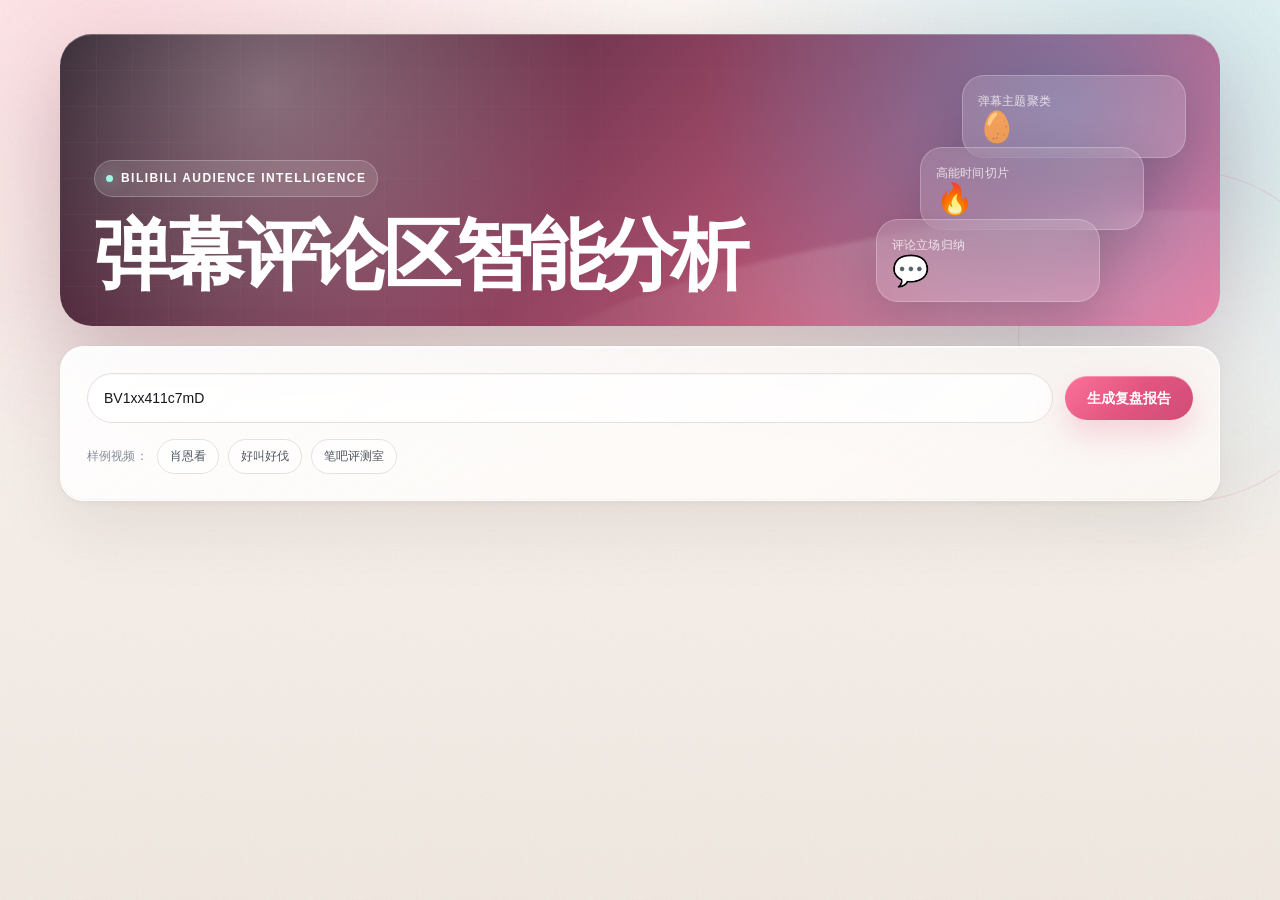
==== commit 3f7175cf: "feat: cc燃尽了一口气加了无数个patch和feature" ====
--- a/danmaku-comment-insight-demo.html
+++ b/danmaku-comment-insight-demo.html
@@ -239,7 +239,17 @@
 }.cover img{width:100%;height:100%;object-fit:cover;border-radius:20px}.video-title{font-size:21px;font-weight:790;line-height:1.35;letter-spacing:-.04em;text-wrap:balance}.stats{display:flex;gap:10px;margin-top:16px;flex-wrap:wrap}.stat{min-width:112px;padding:10px 13px;border-radius:16px;background:rgba(255,255,255,.64);border:1px solid rgba(230,224,221,.88)}.stat b{font-size:20px;font-weight:800;display:block;line-height:1.15;font-variant-numeric:tabular-nums;letter-spacing:-.04em}.stat span{font-size:12px;color:var(--ink3)}
 .cards{display:grid;grid-template-columns:1.1fr .9fr;gap:14px}.card{
   position:relative;background:linear-gradient(145deg,rgba(255,255,255,.90),rgba(255,247,242,.74));border:1px solid var(--line);border-radius:22px;padding:20px;cursor:pointer;transition:transform .22s ease,border-color .22s ease,box-shadow .22s ease,background .22s ease;overflow:hidden;
-}.card::before{content:"";position:absolute;right:-28px;top:-34px;width:116px;height:116px;border-radius:50%;background:radial-gradient(circle,rgba(251,114,153,.16),transparent 66%);transition:.22s}.card:hover{border-color:rgba(233,95,136,.42);transform:translateY(-4px);box-shadow:var(--shadow-hover)}.card:hover::before{transform:scale(1.18)}.card.on{border-color:rgba(233,95,136,.62);background:linear-gradient(145deg,#fff7fa,#fff)}.card.on::after{content:"";position:absolute;left:18px;right:18px;bottom:0;height:3px;background:linear-gradient(90deg,var(--pink),var(--cyan));border-radius:999px}.card h3{font-size:14px;font-weight:760;margin-bottom:12px;display:flex;align-items:center;gap:8px;color:var(--ink2)}.card .ico{width:28px;height:28px;border-radius:10px;display:inline-flex;align-items:center;justify-content:center;background:var(--pink-soft);color:var(--pink)}.card .big{font-size:30px;font-weight:820;color:var(--ink);line-height:1.12;letter-spacing:-.055em}.card .peek{font-size:12px;color:var(--ink2);margin-top:10px;min-height:20px;text-wrap:pretty}.badge{font-size:10px;padding:3px 8px;border-radius:999px;background:rgba(255,255,255,.75);color:var(--ink3);border:1px solid var(--line);font-weight:650;white-space:nowrap}.theme{border:1px solid var(--line);border-radius:18px;margin-bottom:12px;overflow:hidden;background:rgba(255,255,255,.62)}.theme-hd{padding:15px 16px;cursor:pointer;display:flex;align-items:center;gap:10px;background:rgba(255,255,255,.60);transition:.18s}.theme-hd:hover{background:var(--pink-soft)}.theme-hd .arrow{color:var(--ink3);transition:.2s;font-size:11px}.theme.open .arrow{transform:rotate(90deg)}.theme-hd .nm{font-weight:730;flex:1;letter-spacing:-.02em}.theme-bd{display:none;padding:6px 16px 16px;background:rgba(255,253,251,.78);border-top:1px solid var(--line)}.theme.open .theme-bd{display:block}.quote{padding:12px 14px;margin-top:10px;background:#fff;border-radius:14px;border-left:4px solid var(--line);font-size:13px;box-shadow:0 8px 22px rgba(86,52,40,.05)}.quote.pro{border-left-color:var(--mint)}.quote.con{border-left-color:var(--amber)}.quote-meta{margin-top:8px;font-size:11px;color:var(--ink3);display:flex;gap:10px;align-items:center;flex-wrap:wrap}.quote-meta a{color:var(--cyan);text-decoration:none}.quote-meta a:hover{text-decoration:underline}.note{font-size:12px;color:#7b582e;background:#fff7e8;border:1px solid #f5dfbd;padding:10px 12px;border-radius:14px;margin-top:12px}.bar{height:7px;background:#eee7e2;border-radius:999px;overflow:hidden;width:96px}.bar i{display:block;height:100%;background:linear-gradient(90deg,var(--pink),#ff9bb5);border-radius:999px}.axis{position:relative;height:86px;background:linear-gradient(180deg,#fff,#f4eee8);border:1px solid var(--line);border-radius:18px;margin:12px 0 8px;overflow:hidden}.axis::before{content:"";position:absolute;inset:0;background-image:linear-gradient(90deg,rgba(133,141,153,.10) 1px,transparent 1px);background-size:12.5% 100%}.axis .col{position:absolute;bottom:0;width:4px;background:#c9ccd0;border-radius:999px 999px 0 0}.axis .col.hot{background:linear-gradient(180deg,#ff8aaa,var(--pink));box-shadow:0 0 18px rgba(233,95,136,.38)}.peak{display:flex;gap:14px;align-items:flex-start;padding:13px 14px;background:#fff;border:1px solid var(--line);border-radius:16px;margin-top:10px;box-shadow:0 10px 26px rgba(86,52,40,.05)}.peak .tm{font:700 13px ui-monospace,Menlo,monospace;color:var(--pink);background:var(--pink-soft);border:1px solid #ffd7e2;padding:4px 9px;border-radius:999px;flex-shrink:0}.slots{display:grid;grid-template-columns:repeat(6,1fr);gap:12px;margin-bottom:22px}.slot{grid-column:span 2;border:1px solid var(--line);border-radius:20px;padding:16px;background:linear-gradient(145deg,#fff,rgba(255,248,243,.76));box-shadow:0 10px 28px rgba(86,52,40,.05)}.slot:nth-child(1),.slot:nth-child(2){grid-column:span 3}.slot h4{font-size:12px;color:var(--pink);font-weight:760;margin-bottom:8px;letter-spacing:.06em}.slot p{font-size:13px;line-height:1.75;color:var(--ink2)}.slot .ref{font-size:11px;color:var(--cyan);margin-top:10px;cursor:pointer}.acts{counter-reset:a;display:grid;gap:10px}.act{display:flex;gap:13px;padding:14px;border:1px solid var(--line);border-radius:16px;background:rgba(255,255,255,.70);align-items:flex-start}.act:last-child{border:1px solid var(--line)}.act::before{counter-increment:a;content:counter(a);flex-shrink:0;width:28px;height:28px;border-radius:11px;background:linear-gradient(135deg,var(--pink),#ff9ab3);color:#fff;font-size:12px;font-weight:800;display:flex;align-items:center;justify-content:center;box-shadow:0 8px 18px rgba(233,95,136,.22)}.act .src{font-size:11px;color:var(--ink3);margin-top:5px}#drill{overflow-x:auto}table{width:100%;border-collapse:separate;border-spacing:0;font-size:13px;margin-top:10px;overflow:hidden;border:1px solid var(--line);border-radius:16px;background:#fff}th,td{padding:11px 12px;text-align:left;border-bottom:1px solid var(--line)}tr:last-child td{border-bottom:0}th{font-size:12px;color:var(--ink3);font-weight:720;background:#f7f1ec}.pill{font-size:11px;padding:3px 9px;border-radius:12px;background:var(--pink-soft);color:var(--pink);border:1px solid #ffd9e3}.meta-line{margin-top:4px}.success{color:var(--mint)}.section-gap{margin-top:8px}.report-actions{margin-top:18px}@media(max-width:860px){body{padding:20px 14px 56px}.banner{grid-template-columns:1fr;min-height:auto;padding:28px}.hero-orbit{display:none}.panel{padding:20px}.cards{grid-template-columns:1fr}.slots{grid-template-columns:1fr}.slot,.slot:nth-child(1),.slot:nth-child(2){grid-column:auto}.vhead{grid-template-columns:1fr}.cover{width:100%;height:auto;aspect-ratio:16/9}.stats{display:grid;grid-template-columns:repeat(2,minmax(0,1fr))}.entry{flex-direction:column;align-items:stretch}.entry .btn{width:100%}.progress-copy{align-items:flex-start}.progress-num{font-size:30px;min-width:76px}.stages{grid-template-columns:1fr;overflow:visible;padding-bottom:0}.stage{min-width:0}.theme-hd{align-items:flex-start;flex-wrap:wrap}.bar{order:5;width:100%}}@media(max-width:520px){h1{font-size:40px}.banner{border-radius:26px}.stats{grid-template-columns:1fr}.panel{border-radius:20px}.quote-meta{gap:8px}.peak{flex-direction:column}.btn{width:100%}}
+}.card::before{content:"";position:absolute;right:-28px;top:-34px;width:116px;height:116px;border-radius:50%;background:radial-gradient(circle,rgba(251,114,153,.16),transparent 66%);transition:.22s}.card:hover{border-color:rgba(233,95,136,.42);transform:translateY(-4px);box-shadow:var(--shadow-hover)}.card:hover::before{transform:scale(1.18)}.card.on{border-color:rgba(233,95,136,.62);background:linear-gradient(145deg,#fff7fa,#fff)}.card.on::after{content:"";position:absolute;left:18px;right:18px;bottom:0;height:3px;background:linear-gradient(90deg,var(--pink),var(--cyan));border-radius:999px}.card h3{font-size:14px;font-weight:760;margin-bottom:12px;display:flex;align-items:center;gap:8px;color:var(--ink2)}.card .ico{width:28px;height:28px;border-radius:10px;display:inline-flex;align-items:center;justify-content:center;background:var(--pink-soft);color:var(--pink)}.card .big{font-size:30px;font-weight:820;color:var(--ink);line-height:1.12;letter-spacing:-.055em}.card .peek{font-size:12px;color:var(--ink2);margin-top:10px;min-height:20px;text-wrap:pretty}.badge{font-size:10px;padding:3px 8px;border-radius:999px;background:rgba(255,255,255,.75);color:var(--ink3);border:1px solid var(--line);font-weight:650;white-space:nowrap}.theme{border:1px solid var(--line);border-radius:18px;margin-bottom:12px;overflow:hidden;background:rgba(255,255,255,.62)}.theme-hd{padding:15px 16px;cursor:pointer;display:flex;align-items:center;gap:10px;background:rgba(255,255,255,.60);transition:.18s}.theme-hd:hover{background:var(--pink-soft)}.theme-hd .arrow{color:var(--ink3);transition:.2s;font-size:11px}.theme.open .arrow{transform:rotate(90deg)}.theme-hd .nm{font-weight:730;flex:1;letter-spacing:-.02em}.theme-bd{display:none;padding:6px 16px 16px;background:rgba(255,253,251,.78);border-top:1px solid var(--line)}.theme.open .theme-bd{display:block}.quote{padding:12px 14px;margin-top:10px;background:#fff;border-radius:14px;border-left:4px solid var(--line);font-size:13px;box-shadow:0 8px 22px rgba(86,52,40,.05)}.quote.pro{border-left-color:var(--mint)}.quote.con{border-left-color:var(--amber)}.quote-meta{margin-top:8px;font-size:11px;color:var(--ink3);display:flex;gap:10px;align-items:center;flex-wrap:wrap}.quote-meta a{color:var(--cyan);text-decoration:none}.quote-meta a:hover{text-decoration:underline}.note{font-size:12px;color:#7b582e;background:#fff7e8;border:1px solid #f5dfbd;padding:10px 12px;border-radius:14px;margin-top:12px}.bar{height:7px;background:#eee7e2;border-radius:999px;overflow:hidden;width:96px}.bar i{display:block;height:100%;background:linear-gradient(90deg,var(--pink),#ff9bb5);border-radius:999px}.axis{position:relative;height:86px;background:linear-gradient(180deg,#fff,#f4eee8);border:1px solid var(--line);border-radius:18px;margin:12px 0 8px;overflow:hidden}.axis::before{content:"";position:absolute;inset:0;background-image:linear-gradient(90deg,rgba(133,141,153,.10) 1px,transparent 1px);background-size:12.5% 100%}.axis .col{position:absolute;bottom:0;width:4px;background:#c9ccd0;border-radius:999px 999px 0 0}.axis .col.hot{background:linear-gradient(180deg,#ff8aaa,var(--pink));box-shadow:0 0 18px rgba(233,95,136,.38)}.peak{display:flex;gap:14px;align-items:flex-start;padding:13px 14px;background:#fff;border:1px solid var(--line);border-radius:16px;margin-top:10px;box-shadow:0 10px 26px rgba(86,52,40,.05)}.peak .tm{font:700 13px ui-monospace,Menlo,monospace;color:var(--pink);background:var(--pink-soft);border:1px solid #ffd7e2;padding:4px 9px;border-radius:999px;flex-shrink:0}.slots{display:grid;grid-template-columns:repeat(6,1fr);gap:12px;margin-bottom:22px}.slot{grid-column:span 2;border:1px solid var(--line);border-radius:20px;padding:16px;background:linear-gradient(145deg,#fff,rgba(255,248,243,.76));box-shadow:0 10px 28px rgba(86,52,40,.05)}.slot:nth-child(1),.slot:nth-child(2){grid-column:span 3}.slot.open{border-color:rgba(233,95,136,.55);background:linear-gradient(145deg,#fff7fa,#fff)}.slot h4{font-size:12px;color:var(--pink);font-weight:760;margin-bottom:8px;letter-spacing:.06em}.slot p{font-size:13px;line-height:1.75;color:var(--ink2)}.slot .ref{margin-top:10px;padding:0;border:0;background:transparent;font-size:11px;color:var(--cyan);cursor:pointer;text-align:left}.slot .ref:hover{text-decoration:underline}.slot-refs{display:flex;flex-wrap:wrap;gap:8px;margin-top:10px}.slot-tag{font-size:11px;padding:4px 8px;border-radius:999px;background:#fff;border:1px solid var(--line);color:var(--ink2)}.slot-empty{font-size:11px;color:var(--ink3);background:#fff;border:1px dashed var(--line);padding:8px 10px;border-radius:12px}.acts{counter-reset:a;display:grid;gap:10px}.act{display:flex;gap:13px;padding:14px;border:1px solid var(--line);border-radius:16px;background:rgba(255,255,255,.70);align-items:flex-start}.act:last-child{border:1px solid var(--line)}.act::before{counter-increment:a;content:counter(a);flex-shrink:0;width:28px;height:28px;border-radius:11px;background:linear-gradient(135deg,var(--pink),#ff9ab3);color:#fff;font-size:12px;font-weight:800;display:flex;align-items:center;justify-content:center;box-shadow:0 8px 18px rgba(233,95,136,.22)}.act .src{font-size:11px;color:var(--ink3);margin-top:5px}#drill{overflow-x:auto}table{width:100%;border-collapse:separate;border-spacing:0;font-size:13px;margin-top:10px;overflow:hidden;border:1px solid var(--line);border-radius:16px;background:#fff}th,td{padding:11px 12px;text-align:left;border-bottom:1px solid var(--line)}tr:last-child td{border-bottom:0}th{font-size:12px;color:var(--ink3);font-weight:720;background:#f7f1ec}.pill{font-size:11px;padding:3px 9px;border-radius:12px;background:var(--pink-soft);color:var(--pink);border:1px solid #ffd9e3}.meta-line{margin-top:4px}.success{color:var(--mint)}.section-gap{margin-top:8px}.report-actions{margin-top:18px}@media(max-width:860px){body{padding:20px 14px 56px}.banner{grid-template-columns:1fr;min-height:auto;padding:28px}.hero-orbit{display:none}.panel{padding:20px}.cards{grid-template-columns:1fr}.slots{grid-template-columns:1fr}.slot,.slot:nth-child(1),.slot:nth-child(2){grid-column:auto}.vhead{grid-template-columns:1fr}.cover{width:100%;height:auto;aspect-ratio:16/9}.stats{display:grid;grid-template-columns:repeat(2,minmax(0,1fr))}.entry{flex-direction:column;align-items:stretch}.entry .btn{width:100%}.progress-copy{align-items:flex-start}.progress-num{font-size:30px;min-width:76px}.stages{grid-template-columns:1fr;overflow:visible;padding-bottom:0}.stage{min-width:0}.theme-hd{align-items:flex-start;flex-wrap:wrap}.bar{order:5;width:100%}}@media(max-width:520px){h1{font-size:40px}.banner{border-radius:26px}.stats{grid-template-columns:1fr}.panel{border-radius:20px}.quote-meta{gap:8px}.peak{flex-direction:column}.btn{width:100%}}
+
+
+.wordcloud-wrap{display:grid;grid-template-columns:1fr 1fr;gap:14px;margin-top:12px}.cloud-card{position:relative;overflow:hidden;border:1px solid var(--line);border-radius:22px;padding:18px;background:linear-gradient(145deg,#fff,rgba(255,248,243,.86));box-shadow:0 10px 28px rgba(86,52,40,.05)}.cloud-card::before{content:"";position:absolute;inset:auto -30px -42px auto;width:150px;height:150px;border-radius:50%;background:radial-gradient(circle,rgba(251,114,153,.10),transparent 68%);pointer-events:none}.cloud-card h3{display:flex;align-items:center;justify-content:space-between;font-size:14px;font-weight:780;margin-bottom:10px;color:var(--ink2)}.cloud-card .sub{font-size:11px;color:var(--ink3);font-weight:600}.cloud-stage{position:relative;height:320px;border-radius:18px;overflow:hidden;background:linear-gradient(180deg,#fffaf7,#f6efe9);border:1px solid rgba(225,210,200,.85)}.cloud-stage::before{content:"";position:absolute;inset:0;background-image:radial-gradient(circle at 20% 20%, rgba(233,95,136,.06), transparent 30%),radial-gradient(circle at 80% 24%, rgba(39,173,194,.06), transparent 26%),radial-gradient(circle at 50% 78%, rgba(245,167,66,.05), transparent 28%);pointer-events:none}.cloud-word{position:absolute;left:50%;top:50%;transform:translate(-50%,-50%);padding:0;line-height:1;font-weight:850;letter-spacing:-.04em;white-space:nowrap;text-shadow:0 6px 16px rgba(255,255,255,.45);mix-blend-mode:multiply;transition:transform .18s ease, opacity .18s ease}.cloud-word:hover{transform:translate(-50%,-50%) scale(1.06);z-index:2}.cloud-word .cnt{display:none}.cloud-empty{display:flex;align-items:center;justify-content:center;height:100%;color:var(--ink3);font-size:13px;padding:24px;text-align:center}.cloud-legend{display:flex;justify-content:space-between;gap:8px;flex-wrap:wrap;margin-top:10px}.cloud-chip{font-size:10px;padding:3px 8px;border-radius:999px;background:#fff;border:1px solid var(--line);color:var(--ink3)}@media(max-width:860px){.wordcloud-wrap{grid-template-columns:1fr}.cloud-stage{height:280px}}
+
+
+/* ─── 结果页导航升级：词云前置 + 灵动洞察卡组 ─── */
+.section-head,.insight-head{display:flex;align-items:flex-start;justify-content:space-between;gap:24px;margin-bottom:18px}.section-head h2,.insight-head h2{margin:4px 0 4px}.section-note{font-size:12px;color:var(--ink3);margin:0;line-height:1.6}.section-badge,.insight-state{display:inline-flex;align-items:center;gap:7px;flex-shrink:0;padding:7px 11px;border-radius:999px;background:rgba(255,255,255,.76);border:1px solid var(--line);font-size:11px;color:var(--ink3);font-weight:700}.section-badge{color:var(--pink)}.insight-state{transition:.28s ease;cursor:pointer}.insight-state.is-active{color:var(--pink);border-color:rgba(233,95,136,.30);background:var(--pink-soft)}.state-dot{width:7px;height:7px;border-radius:50%;background:var(--line-strong);box-shadow:0 0 0 4px rgba(216,208,204,.22)}.insight-state.is-active .state-dot{background:var(--pink);box-shadow:0 0 0 4px rgba(233,95,136,.14),0 0 16px rgba(233,95,136,.30)}
+.insight-panel{position:relative;overflow:hidden;background:linear-gradient(145deg,rgba(255,255,255,.82),rgba(255,248,243,.72));transition:box-shadow .26s ease,border-color .26s ease}.insight-panel.is-active{border-color:rgba(233,95,136,.26);box-shadow:0 28px 70px rgba(86,52,40,.11)}.insight-panel::before{content:"";position:absolute;width:260px;height:260px;right:-90px;top:-110px;border-radius:50%;background:radial-gradient(circle,rgba(0,166,214,.10),transparent 68%);pointer-events:none}.insight-deck{display:grid;grid-template-columns:repeat(12,minmax(0,1fr));grid-template-rows:repeat(2,minmax(108px,auto));gap:12px;position:relative}.insight-deck .card{min-height:112px;padding:17px 18px;border-radius:20px;display:flex;flex-direction:column;justify-content:space-between;isolation:isolate;text-align:left;font:inherit;color:inherit;width:100%;appearance:none;-webkit-appearance:none}.insight-deck .card::before{z-index:-1;right:-22px;top:-44px;width:150px;height:150px;opacity:.78}.insight-deck .card::after{content:"↗";position:absolute;right:17px;bottom:15px;width:25px;height:25px;display:flex;align-items:center;justify-content:center;border:1px solid rgba(216,208,204,.86);border-radius:50%;color:var(--ink3);font-size:13px;transition:.24s ease}.insight-deck .card.on::after{content:"×";color:var(--pink);border-color:rgba(233,95,136,.34);background:#fff}.insight-deck .card:hover::after{transform:rotate(8deg) translate(1px,-1px);border-color:rgba(233,95,136,.38);color:var(--pink)}.insight-deck .card[data-k="dm"]{grid-column:span 5;grid-row:span 2;background:linear-gradient(145deg,#fff7fa,rgba(255,255,255,.88))}.insight-deck .card[data-k="pk"]{grid-column:span 3;background:linear-gradient(145deg,#fffaf1,rgba(255,255,255,.88))}.insight-deck .card[data-k="cm"]{grid-column:span 4;background:linear-gradient(145deg,#f3fcfd,rgba(255,255,255,.88))}.insight-deck .card[data-k="rp"]{grid-column:span 7;background:linear-gradient(145deg,#f7f5ff,rgba(255,255,255,.88))}.insight-deck .card[data-k="dm"] .ico{background:#ffe3eb;color:var(--pink)}.insight-deck .card[data-k="pk"] .ico{background:#fff0d5;color:#cf8420}.insight-deck .card[data-k="cm"] .ico{background:#ddf5f6;color:#198d9e}.insight-deck .card[data-k="rp"] .ico{background:#ece8ff;color:#7664ca}.insight-deck .card.on{transform:translateY(-3px) scale(1.012);box-shadow:0 22px 50px rgba(86,52,40,.13),0 0 0 3px rgba(255,255,255,.82);border-color:rgba(233,95,136,.46)}.insight-deck .card.on::before{transform:scale(1.25);opacity:1}.insight-deck .card h3{margin-bottom:8px}.insight-deck .card .big{font-size:clamp(24px,3vw,34px)}.insight-deck .card .peek{max-width:76%;margin-top:6px}.insight-empty{display:flex;align-items:center;gap:10px;margin-top:13px;padding:11px 14px;border:1px dashed rgba(216,208,204,.95);border-radius:14px;color:var(--ink3);font-size:12px;background:rgba(255,255,255,.42);transition:.24s ease}.insight-empty span{display:grid;place-items:center;width:24px;height:24px;border-radius:9px;background:var(--pink-soft);color:var(--pink);font-size:13px}.insight-empty b{font-weight:720;color:var(--ink2)}.insight-empty small{font-size:11px;color:var(--ink3)}.insight-empty.is-hidden{display:none}.insight-detail{margin-top:14px;animation:insightReveal .4s cubic-bezier(.22,1,.36,1)}@keyframes insightReveal{from{opacity:0;transform:translateY(-10px);clip-path:inset(0 0 100% 0 round 24px)}to{opacity:1;transform:translateY(0);clip-path:inset(0 0 0 0 round 24px)}}
+@media(max-width:860px){.section-head,.insight-head{gap:14px}.insight-deck{grid-template-columns:repeat(2,minmax(0,1fr));grid-template-rows:none}.insight-deck .card[data-k="dm"],.insight-deck .card[data-k="pk"],.insight-deck .card[data-k="cm"],.insight-deck .card[data-k="rp"]{grid-column:span 1;grid-row:auto}.insight-deck .card[data-k="dm"],.insight-deck .card[data-k="rp"]{grid-column:span 2}.insight-empty small{display:none}}
+@media(max-width:520px){.section-head,.insight-head{display:block}.section-badge,.insight-state{margin-top:12px}.insight-deck{grid-template-columns:1fr}.insight-deck .card[data-k="dm"],.insight-deck .card[data-k="pk"],.insight-deck .card[data-k="cm"],.insight-deck .card[data-k="rp"]{grid-column:span 1}.insight-deck .card{min-height:104px}.insight-empty{align-items:flex-start;flex-wrap:wrap}.insight-empty small{width:100%;margin-left:34px;display:block}}
 
 </style>
 </head>
@@ -251,12 +261,12 @@
     <div class="banner-copy">
       <div class="eyebrow">Bilibili Audience Intelligence</div>
       <h1 id="page-title">弹幕评论区智能分析</h1>
-      <p>输入一个 BV 号，把弹幕峰值、评论立场、争议主题和改进建议整理成一份清晰可导出的观众复盘报告。</p>
+      <!-- <p>输入一个 BV 号，把弹幕峰值、评论立场、争议主题和改进建议整理成一份清晰可导出的观众复盘报告。</p> -->
     </div>
     <div class="hero-orbit" aria-hidden="true">
-      <div class="orbit-card"><span>弹幕主题聚类</span><b>DM</b></div>
-      <div class="orbit-card"><span>高能时间切片</span><b>80</b></div>
-      <div class="orbit-card"><span>评论立场归纳</span><b>AI</b></div>
+      <div class="orbit-card"><span>弹幕主题聚类</span><b>🥚</b></div>
+      <div class="orbit-card"><span>高能时间切片</span><b>🔥</b></div>
+      <div class="orbit-card"><span>评论立场归纳</span><b>💬</b></div>
     </div>
   </section>
 
@@ -306,6 +316,8 @@
   </section>
 
   <section id="result" class="hide">
+
+
 
     <div class="panel">
       <div class="vhead">
@@ -323,12 +335,45 @@
       </div>
     </div>
 
-    <div class="panel">
-      <h2>洞察概览 · 点卡片查看详情</h2>
-      <div class="cards" id="cards"></div>
+        <div class="panel wordcloud-panel">
+      <div class="section-head">
+        <div>
+          <div class="eyebrow">AUDIENCE SIGNALS</div>
+          <h2>弹幕 / 评论词云</h2>
+          <p class="section-note">先看观众反复提到什么，再进入下方的主题细节。</p>
+        </div>
+        <span class="section-badge">高频词 · 视觉化</span>
+      </div>
+      <div class="wordcloud-wrap">
+        <div class="cloud-card">
+          <h3><span>弹幕词云</span><span class="sub" id="dm-wordcloud-sub">高频弹幕词</span></h3>
+          <div class="cloud-stage" id="dm-wordcloud"></div>
+          <div class="cloud-legend"><span class="cloud-chip">更大 = 更高频</span><span class="cloud-chip">粉橙 = 即时互动</span></div>
+        </div>
+        <div class="cloud-card">
+          <h3><span>评论词云</span><span class="sub" id="cm-wordcloud-sub">高频评论词</span></h3>
+          <div class="cloud-stage" id="cm-wordcloud"></div>
+          <div class="cloud-legend"><span class="cloud-chip">更大 = 更高频</span><span class="cloud-chip">青蓝 = 讨论聚焦</span></div>
+        </div>
+      </div>
     </div>
 
-    <div class="panel" id="drill"></div>
+    <div class="panel insight-panel">
+      <div class="insight-head">
+        <div>
+          <div class="eyebrow">EXPLORE THE REPORT</div>
+          <h2>洞察导航</h2>
+          <p class="section-note">选择一个视角，展开对应的证据与细节。</p>
+        </div>
+        <div class="insight-state" id="insight-state" aria-live="polite">
+          <span class="state-dot"></span><span>未选择视角</span>
+        </div>
+      </div>
+      <div class="insight-deck" id="cards" role="tablist" aria-label="洞察分类"></div>
+      <!-- <div class="insight-empty" id="insight-empty"><span>✦</span><b>选择一张卡片开始探索</b><small>详情会在这里展开，不选择时保持收起。</small></div> -->
+    </div>
+
+    <div class="panel insight-detail hide" id="drill" aria-live="polite"></div>
 
     <div class="panel">
       <h2>一页复盘结论</h2>
@@ -355,6 +400,9 @@
   window.scrollTo({top:0,behavior:'smooth'});
 };
 $('#export-md').onclick=exportMarkdown;
+window.addEventListener('resize', ()=>{
+  if(DATA && !$('#result').classList.contains('hide')) renderWordClouds(DATA);
+});
 
 /* ─── 导出 Markdown ────────────────────────────────────── */
 
@@ -413,6 +461,7 @@
 }
 
 let DATA = null; // 存储后端返回的报告数据
+let activeInsightKey = null;
 
 let progressTimer = null;
 let phraseTimer = null;
@@ -420,7 +469,10 @@
 let progressTarget = 0;
 let activeStatus = '准备接入弹幕宇宙…';
 
-const STAGE_TARGETS = [18, 36, 56, 78, 93];
+const STAGE_COUNT = 5;
+const STAGE_WEIGHT = 100 / STAGE_COUNT;
+let currentStage = 0;
+let currentStagePct = 0;
 const STAGE_EMOJI = ['📡','🧼','🧩','🧠','📄'];
 const CUTE_PHRASES = [
   '小助手正在戴上耳机听大家聊天 ✨',
@@ -461,6 +513,115 @@
   }, 170);
 }
 
+function clamp(n, min, max){ return Math.max(min, Math.min(max, n)); }
+function hashString(str){
+  let h = 2166136261;
+  for(let i=0;i<str.length;i++){
+    h ^= str.charCodeAt(i);
+    h = Math.imul(h, 16777619);
+  }
+  return h >>> 0;
+}
+function colorForCloud(kind, idx){
+  const palettes = kind === 'dm'
+    ? [[233,95,136],[245,167,66],[231,129,168],[220,91,129]]
+    : [[39,173,194],[87,203,188],[55,152,190],[120,196,206]];
+  const c = palettes[idx % palettes.length];
+  return `rgb(${c[0]}, ${c[1]}, ${c[2]})`;
+}
+function layoutCloud(stageEl, words, kind){
+  if(!stageEl) return;
+  stageEl.innerHTML = '';
+  if(!words || !words.length){
+    stageEl.innerHTML = '<div class="cloud-empty">暂无可展示的词云数据</div>';
+    return;
+  }
+
+  const minWeight = Math.min(...words.map(w=>Number(w.w)||0.24));
+  const maxWeight = Math.max(...words.map(w=>Number(w.w)||1));
+  const width = stageEl.clientWidth || 520;
+  const height = stageEl.clientHeight || 320;
+  const centerX = width / 2;
+  const centerY = height / 2;
+  const placed = [];
+  const safe = words.slice(0, 48).sort((a, b)=>(Number(b.w)||0) - (Number(a.w)||0));
+
+  const overlaps = (a, b) => !(
+    a.x + a.w < b.x ||
+    a.x > b.x + b.w ||
+    a.y + a.h < b.y ||
+    a.y > b.y + b.h
+  );
+
+  safe.forEach((w, i)=>{
+    const el = document.createElement('div');
+    el.className = 'cloud-word';
+    const weight = clamp(Number(w.w)||0.5, minWeight, maxWeight);
+    const size = 15 + (weight - minWeight) / Math.max(0.001, maxWeight - minWeight) * 36;
+    const textLen = String(w.t || '').length;
+    const boxW = Math.max(54, size * textLen * 0.66 + 22);
+    const boxH = Math.max(26, size * 1.18 + 10);
+    const rotate = ((hashString(`${kind}:${w.t}`) % 5) - 2) * 5;
+    const color = colorForCloud(kind, i);
+    const glow = kind === 'dm' ? 'rgba(233,95,136,.14)' : 'rgba(39,173,194,.13)';
+
+    const startAngle = (hashString(w.t) % 360) * Math.PI / 180;
+    const step = 0.28;
+    const maxTurns = 170;
+    let found = null;
+    for(let t=0; t<maxTurns; t++){
+      const ang = startAngle + t * step;
+      const radius = 3.5 * Math.sqrt(t);
+      const cx = centerX + Math.cos(ang) * radius * 5.2;
+      const cy = centerY + Math.sin(ang) * radius * 3.6;
+      const x = cx - boxW / 2;
+      const y = cy - boxH / 2;
+      if(x < 6 || y < 6 || x + boxW > width - 6 || y + boxH > height - 6) continue;
+      const candidate = {x, y, w: boxW, h: boxH};
+      if(placed.every(p => !overlaps(candidate, p))){
+        found = candidate;
+        break;
+      }
+    }
+    if(!found){
+      const grid = 8 + (i % 6) * 14;
+      const x = clamp(centerX + (grid - 40), 10, width - boxW - 10);
+      const y = clamp(centerY + ((i % 7) - 3) * 18, 10, height - boxH - 10);
+      found = {x, y, w: boxW, h: boxH};
+    }
+    placed.push(found);
+
+    el.style.fontSize = `${size}px`;
+    el.style.left = `${found.x + found.w / 2}px`;
+    el.style.top = `${found.y + found.h / 2}px`;
+    el.style.color = color;
+    el.style.opacity = 0.86 + (weight - minWeight) * 0.12;
+    el.style.transform = `translate(-50%, -50%) rotate(${rotate}deg)`;
+    el.style.textShadow = `0 6px 18px ${glow}`;
+    el.style.padding = '3px 10px';
+    el.style.borderRadius = '999px';
+    el.style.background = kind === 'dm'
+      ? 'linear-gradient(135deg, rgba(255,255,255,.92), rgba(255,240,246,.80))'
+      : 'linear-gradient(135deg, rgba(255,255,255,.92), rgba(236,250,252,.82))';
+    el.style.border = kind === 'dm'
+      ? '1px solid rgba(245,161,188,.20)'
+      : '1px solid rgba(100,200,212,.20)';
+    el.innerHTML = `<span>${w.t}</span><span class="cnt">${w.c}</span>`;
+    stageEl.appendChild(el);
+  });
+}
+
+function renderWordClouds(D){
+  const dm = (D.wordClouds && D.wordClouds.danmaku) || [];
+  const cm = (D.wordClouds && D.wordClouds.comment) || [];
+  const dmEl = $('#dm-wordcloud');
+  const cmEl = $('#cm-wordcloud');
+  if($('#dm-wordcloud-sub')) $('#dm-wordcloud-sub').textContent = dm.length ? `${dm.length} 个高频词` : '暂无词云';
+  if($('#cm-wordcloud-sub')) $('#cm-wordcloud-sub').textContent = cm.length ? `${cm.length} 个高频词` : '暂无词云';
+  layoutCloud(dmEl, dm, 'dm');
+  layoutCloud(cmEl, cm, 'cm');
+}
+
 function setProgressVisual(value){
   const pct = Math.max(0, Math.min(100, value));
   const rounded = Math.round(pct);
@@ -470,18 +631,35 @@
   if(num) num.textContent = `${rounded}%`;
 }
 
-function markProgressStage(stage){
+function markProgressStage(stage, stagePct = 0){
   $$('.stage').forEach(el=>{
     const k = Number(el.dataset.k);
-    el.className = 'stage' + (k < stage ? ' done' : k === stage ? ' doing' : '');
+    const isDone = k < stage || (k === stage && stagePct >= 1);
+    const isDoing = k === stage && stagePct < 1;
+    el.className = 'stage' + (isDone ? ' done' : isDoing ? ' doing' : '');
   });
+}
+
+function normalizeStagePct(value){
+  const n = Number(value);
+  if(!Number.isFinite(n)) return null;
+  // 后端约定 0~1；兼容误传 0~100 的情况。
+  return Math.max(0, Math.min(1, n > 1 ? n / 100 : n));
+}
+
+function calcGlobalProgress(stage, stagePct){
+  const safeStage = Math.max(0, Math.min(STAGE_COUNT - 1, Number(stage) || 0));
+  const safePct = Math.max(0, Math.min(1, Number(stagePct) || 0));
+  return safeStage * STAGE_WEIGHT + safePct * STAGE_WEIGHT;
 }
 
 function resetProgressUI(){
   clearInterval(progressTimer);
   clearInterval(phraseTimer);
   progressValue = 0;
-  progressTarget = 8;
+  progressTarget = 0;
+  currentStage = 0;
+  currentStagePct = 0;
   $('#prog')?.classList.remove('error');
   $('#progress-fill')?.classList.remove('error');
   setProgressVisual(0);
@@ -491,24 +669,32 @@
 
   progressTimer = setInterval(()=>{
     if(progressValue < progressTarget){
-      progressValue += Math.max(.18, (progressTarget - progressValue) * .075);
-    }else if(progressValue < 92){
-      progressValue += .045;
+      progressValue += Math.max(.12, (progressTarget - progressValue) * .12);
+      if(progressValue > progressTarget) progressValue = progressTarget;
     }
     setProgressVisual(Math.min(progressValue, 99));
   }, 80);
 
   phraseTimer = setInterval(()=>{
-    setCuteLine(`${STAGE_EMOJI[Math.min(4, Math.max(0, Math.floor(progressValue / 22)))]} ${pickCutePhrase()}`);
+    setCuteLine(`${STAGE_EMOJI[Math.min(4, Math.max(0, currentStage))]} ${pickCutePhrase()}`);
   }, 2500);
 }
 
 function updateProgressFromEvent(d){
-  const stage = Number(d.stage || 0);
+  const stage = Math.max(0, Math.min(STAGE_COUNT - 1, Number(d.stage || 0)));
+  const parsedPct = normalizeStagePct(d.pct);
+  const nextStagePct = parsedPct == null
+    ? (stage > currentStage ? 0 : Math.min(currentStagePct + 0.16, 0.92))
+    : parsedPct;
+  const globalTarget = calcGlobalProgress(stage, nextStagePct);
+
+  currentStage = stage;
+  currentStagePct = nextStagePct;
+  progressTarget = Math.max(progressTarget, globalTarget);
+
   const emoji = STAGE_EMOJI[stage] || '✨';
   const extra = d.extra ? ` · ${d.extra}` : '';
-  progressTarget = Math.max(progressTarget, STAGE_TARGETS[stage] || Math.min(95, progressValue + 8));
-  markProgressStage(stage);
+  markProgressStage(stage, nextStagePct);
   setStatusText(`${emoji} ${d.msg || '正在分析'}${extra}`);
   setCuteLine(`${emoji} ${pickCutePhrase()}`);
 }
@@ -605,23 +791,123 @@
     {k:'cm', i:'◐', t:'评论总结', b:cmCount+' 个主题', p:hiDisCount?`含 ${hiDisCount} 个高争议主题`:`${cmCount} 个主题已归纳`},
     {k:'rp', i:'▣', t:'复盘报告', b:(D.slots?D.slots.length:0)+' 条结论', p:`Top${actCount} 可执行建议已生成`}];
   $('#cards').innerHTML = cards.map(c=>`
-    <div class="card" data-k="${c.k}" role="button" tabindex="0" aria-label="查看${c.t}">
+    <button type="button" class="card" data-k="${c.k}" role="tab" aria-pressed="false" aria-label="查看${c.t}">
       <h3><span class="ico">${c.i}</span>${c.t}</h3>
       <div class="big">${c.b}</div>
       <div class="peek">${c.p}</div>
-    </div>`).join('');
-  $$('.card').forEach(c=>{
-    const open=()=>{ $$('.card').forEach(x=>x.classList.remove('on')); c.classList.add('on'); drill(c.dataset.k); };
-    c.onclick=open;
-    c.onkeydown=e=>{ if(e.key==='Enter'||e.key===' '){ e.preventDefault(); open(); } };
+    </button>`).join('');
+
+  const empty = $('#insight-empty');
+  const detailEl = $('#drill');
+  const state = $('#insight-state');
+  if(state){
+    state.setAttribute('role', 'button');
+    state.setAttribute('tabindex', '0');
+    state.setAttribute('aria-label', '清空洞察选择');
+  }
+  const syncInsightUI = () => {
+    const active = activeInsightKey;
+    $$('.card').forEach(card => {
+      const on = card.dataset.k === active;
+      card.classList.toggle('on', on);
+      card.setAttribute('aria-pressed', String(on));
+    });
+    const insightPanel = $('#result .insight-panel');
+    if(active){
+      empty?.classList.add('is-hidden');
+      detailEl?.classList.remove('hide');
+      state?.classList.add('is-active');
+      insightPanel?.classList.add('is-active');
+      if(state) state.innerHTML = '<span class="state-dot"></span><span>正在查看 ' + ({dm:'弹幕反馈',pk:'高能时刻',cm:'评论总结',rp:'复盘报告'}[active] || '视角') + ' · 点击收起</span>';
+    }else{
+      empty?.classList.remove('is-hidden');
+      detailEl?.classList.add('hide');
+      if(state){ state.classList.remove('is-active'); state.innerHTML = '<span class="state-dot"></span><span>未选择视角</span>'; }
+      insightPanel?.classList.remove('is-active');
+    }
+  };
+
+  const openInsight = (key) => {
+    if(activeInsightKey === key){
+      activeInsightKey = null;
+      if(detailEl) detailEl.innerHTML = '';
+      syncInsightUI();
+      return;
+    }
+    activeInsightKey = key;
+    detailEl?.classList.remove('hide');
+    window.drill(key);
+    syncInsightUI();
+  };
+
+  $$('.card').forEach(card=>{
+    card.onclick=()=>openInsight(card.dataset.k);
+    card.onkeydown=e=>{ if(e.key==='Enter'||e.key===' '){ e.preventDefault(); openInsight(card.dataset.k); } };
   });
-
-  $('#slots').innerHTML = (D.slots||[]).map(s=>
-    `<div class="slot"><h4>${s.h}</h4><p>${s.p}</p><div class="ref">▸ ${s.r}</div></div>`).join('');
+  activeInsightKey = null;
+  syncInsightUI();
+
+  if(state){
+    const resetInsight = () => {
+      if(!activeInsightKey) return;
+      activeInsightKey = null;
+      if(detailEl) detailEl.innerHTML = '';
+      syncInsightUI();
+    };
+    state.onclick = resetInsight;
+    state.onkeydown = e => { if(e.key==='Enter'||e.key===' '){ e.preventDefault(); resetInsight(); } };
+  }
+
+  const slotThemeRefs = (text) => {
+    const themes = [...(D.dmThemes||[]), ...(D.cmThemes||[])];
+    const refs = [];
+    const seen = new Set();
+    for (const t of themes) {
+      const name = String(t?.n || '').trim();
+      if (!name || seen.has(name)) continue;
+      const key = name.slice(0, 3);
+      if (key && String(text || '').includes(key)) {
+        seen.add(name);
+        refs.push(name);
+      }
+    }
+    return refs;
+  };
+
+  $('#slots').innerHTML = (D.slots||[]).map((s, idx)=>{
+    const refs = slotThemeRefs(s.p || '');
+    const encodedRefs = encodeURIComponent(JSON.stringify(refs));
+    const label = refs.length ? `▸ 溯源 ${refs.length} 个主题` : s.r;
+    return `<div class="slot" data-refs="${encodedRefs}">
+      <h4>${s.h}</h4><p>${s.p}</p>
+      <button type="button" class="ref" aria-expanded="false">${label}</button>
+      <div class="slot-refs" hidden></div>
+    </div>`;
+  }).join('');
+  $$('.slot .ref').forEach(btn => {
+    const slot = btn.closest('.slot');
+    const panel = slot.querySelector('.slot-refs');
+    const refs = JSON.parse(decodeURIComponent(slot.dataset.refs || '%5B%5D'));
+    const renderRefs = () => {
+      if (!refs.length) {
+        panel.innerHTML = '<div class="slot-empty">未能自动匹配到具体主题，但这条结论仍有数据支撑。</div>';
+        return;
+      }
+      panel.innerHTML = refs.map(name => `<span class="slot-tag">${name}</span>`).join('');
+    };
+    const open = () => {
+      const isOpen = slot.classList.toggle('open');
+      panel.hidden = !isOpen;
+      btn.setAttribute('aria-expanded', String(isOpen));
+      if (isOpen) renderRefs();
+    };
+    btn.onclick = open;
+    btn.onkeydown = e => { if (e.key === 'Enter' || e.key === ' ') { e.preventDefault(); open(); } };
+  });
   $('#acts').innerHTML = (D.acts||[]).map(a=>
     `<div class="act"><div><div>${a.t}</div><div class="src">依据：${a.s}</div></div></div>`).join('');
-
-  drill('cm');
+  renderWordClouds(D);
+
   R.scrollIntoView({behavior:'smooth'});
 }
 
